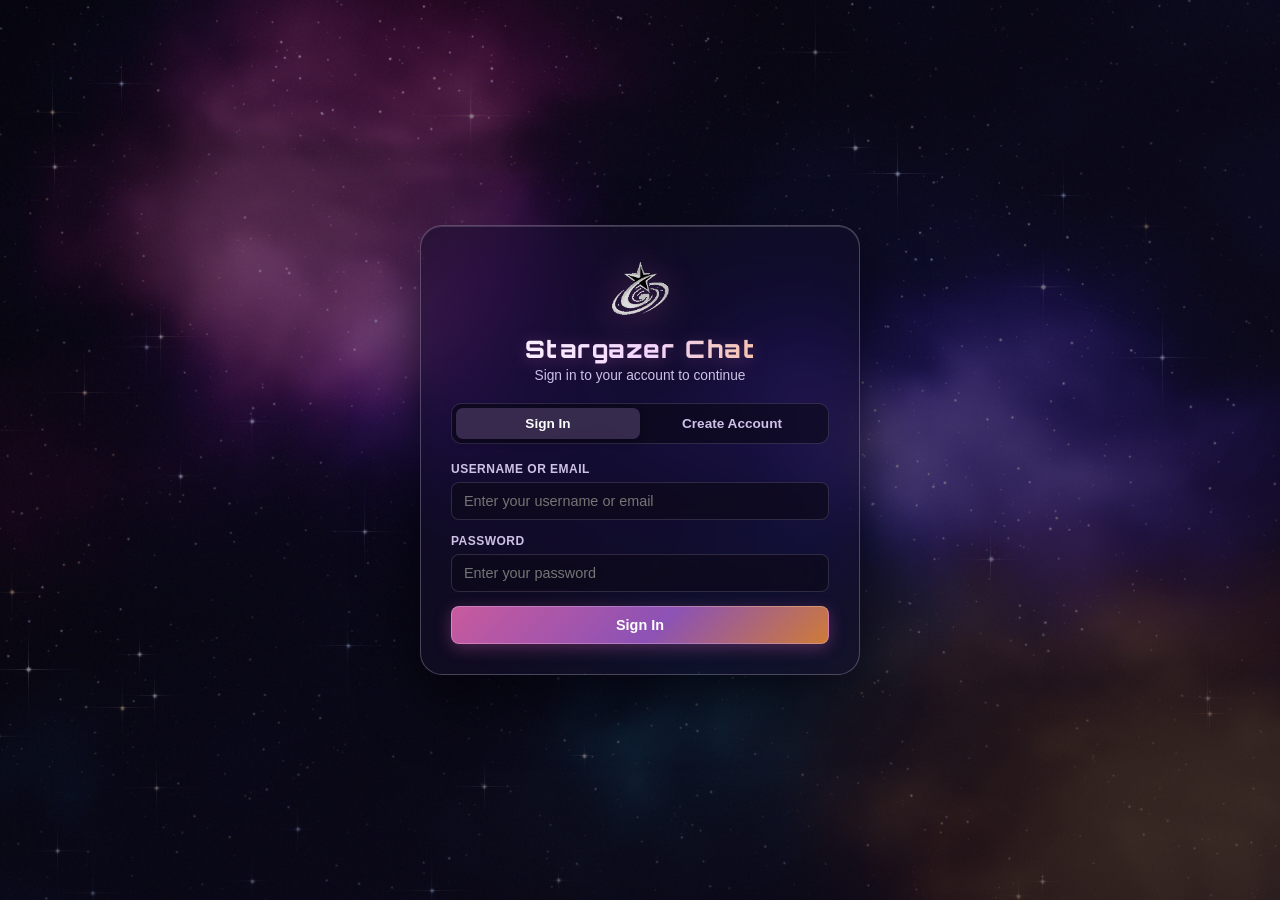
==== index.html @ a97355bf "Initial commit: PulseChat WebRTC group calls, URL hover image previews, and drag-and-drop file shari" ====
<!DOCTYPE html>
<html lang="en">
<head>
    <meta charset="UTF-8">
    <meta name="viewport" content="width=device-width, initial-scale=1.0, maximum-scale=1.0, user-scalable=no, viewport-fit=cover">
    <title>Stargazer Chat</title>
    <link rel="preload" href="assets/fonts/Orbitron.woff2" as="font" type="font/woff2" crossorigin>
    <link rel="stylesheet" href="assets/css/style.css?v=2.4">
</head>
<body>
    <!-- Toast Notifications -->
    <div id="toast-container" class="toast-container" aria-live="polite"></div>

    <!-- Incoming Call Window Modal -->
    <div id="invite-modal" class="modal-backdrop hidden incoming-call-backdrop" role="dialog" aria-label="Incoming Call">
        <div class="incoming-call-window">
            <div id="invite-avatar-wrap" class="avatar-wrap pulsing-call-ring"></div>
            <h3 id="invite-title">Incoming Call</h3>
            <p id="invite-subtitle">is calling you...</p>
            <div id="invite-timer" class="call-timer-badge">0:30</div>
            <div class="incoming-call-actions">
                <button type="button" id="invite-accept-video" class="btn-primary call-act-btn">
                    <svg width="18" height="18" viewBox="0 0 24 24" fill="none" stroke="currentColor" stroke-width="2"><path d="M23 7l-7 5 7 5V7z"/><rect x="1" y="5" width="15" height="14" rx="2" ry="2"/></svg>
                    <span>Accept (Video)</span>
                </button>
                <button type="button" id="invite-accept-voice" class="btn-secondary call-act-btn">
                    <svg width="18" height="18" viewBox="0 0 24 24" fill="none" stroke="currentColor" stroke-width="2"><path d="M22 16.92v3a2 2 0 0 1-2.18 2 19.79 19.79 0 0 1-8.63-3.07 19.5 19.5 0 0 1-6-6 19.79 19.79 0 0 1-3.07-8.67A2 2 0 0 1 4.11 2h3a2 2 0 0 1 2 1.72 12.84 12.84 0 0 0 .7 2.81 2 2 0 0 1-.45 2.11L8.09 9.91a16 16 0 0 0 6 6l1.27-1.27a2 2 0 0 1 2.11-.45 12.84 12.84 0 0 0 2.81.7A2 2 0 0 1 22 16.92z"/></svg>
                    <span>Accept (Voice)</span>
                </button>
                <button type="button" id="invite-decline" class="btn-danger call-act-btn">
                    <svg width="18" height="18" viewBox="0 0 24 24" fill="none" stroke="currentColor" stroke-width="2"><line x1="18" y1="6" x2="6" y2="18"></line><line x1="6" y1="6" x2="18" y2="18"></line></svg>
                    <span>Decline</span>
                </button>
            </div>
        </div>
    </div>

    <!-- Outgoing Call Window Modal -->
    <div id="outgoing-call-modal" class="modal-backdrop hidden incoming-call-backdrop" role="dialog" aria-label="Calling User">
        <div class="incoming-call-window">
            <div id="outgoing-call-avatar" class="avatar-wrap pulsing-call-ring"></div>
            <h3 id="outgoing-call-title">Calling...</h3>
            <p id="outgoing-call-subtitle">Ringing... Waiting for answer</p>
            <div id="outgoing-call-timer" class="call-timer-badge">0:30</div>
            <div class="incoming-call-actions single-action">
                <button type="button" id="cancel-outgoing-call-btn" class="btn-danger call-act-btn">
                    <svg width="18" height="18" viewBox="0 0 24 24" fill="none" stroke="currentColor" stroke-width="2"><line x1="18" y1="6" x2="6" y2="18"></line><line x1="6" y1="6" x2="18" y2="18"></line></svg>
                    <span>End / Cancel Call</span>
                </button>
            </div>
        </div>
    </div>

    <!-- ======================= AUTH SCREEN (SIGN IN / REGISTER) ======================= -->
    <main id="auth-screen" class="auth-screen">
        <div class="auth-card">
            <div class="auth-brand">
                <div class="brand-icon">
                    <img src="assets/sgg_logo.png" alt="Stargazer Chat Logo" class="auth-logo-img">
                </div>
                <h1 class="brand-title-font">Stargazer Chat</h1>
                <p id="auth-subtitle">Sign in to your account to continue</p>
            </div>

            <div class="auth-tabs">
                <button type="button" id="tab-btn-login" class="auth-tab active">Sign In</button>
                <button type="button" id="tab-btn-register" class="auth-tab">Create Account</button>
            </div>

            <!-- Sign In Form -->
            <form id="login-form" class="auth-form">
                <div class="field-group">
                    <label for="login-identifier">Username or Email</label>
                    <input type="text" id="login-identifier" placeholder="Enter your username or email" required autocomplete="username">
                </div>
                <div class="field-group">
                    <label for="login-password">Password</label>
                    <input type="password" id="login-password" placeholder="Enter your password" required autocomplete="current-password">
                </div>
                <button type="submit" id="login-submit-btn" class="btn-primary full-width">Sign In</button>
            </form>

            <!-- Create Account Form -->
            <form id="register-form" class="auth-form hidden">
                <div class="avatar-upload-row">
                    <div id="reg-avatar-preview" class="avatar-circle large">U</div>
                    <div class="avatar-upload-controls">
                        <label for="reg-avatar-input" class="btn-secondary small upload-label">Upload Avatar (Optional)</label>
                        <input type="file" id="reg-avatar-input" accept="image/*" class="hidden">
                        <button type="button" id="reg-avatar-clear" class="btn-ghost small hidden">Use Generic Avatar</button>
                        <span class="field-hint">JPG, PNG or WebP. Leave blank for a generic avatar.</span>
                    </div>
                </div>

                <div class="field-group">
                    <label for="reg-username">Username</label>
                    <input type="text" id="reg-username" placeholder="Choose a unique username" maxlength="28" required autocomplete="username">
                </div>

                <div class="field-group">
                    <label for="reg-email">Email Address</label>
                    <input type="email" id="reg-email" placeholder="you@example.com" required autocomplete="email">
                </div>

                <div class="field-group">
                    <label for="reg-password">Password</label>
                    <input type="password" id="reg-password" placeholder="At least 6 characters" minlength="6" required autocomplete="new-password">
                </div>

                <button type="submit" id="register-submit-btn" class="btn-primary full-width">Create Account</button>
            </form>
        </div>
    </main>

    <!-- ======================= DISCORD-STYLE WORKSPACE ======================= -->
    <div id="workspace-screen" class="workspace-screen hidden">
        <!-- Mobile Drawer Backdrops -->
        <div id="mobile-sidebar-backdrop" class="drawer-backdrop hidden"></div>
        <div id="mobile-members-backdrop" class="drawer-backdrop hidden"></div>

        <!-- LEFT SIDEBAR: CHANNELS, CONTACTS & USER BAR -->
        <aside id="main-sidebar" class="sidebar">
            <header class="sidebar-header">
                <div class="sidebar-brand">
                    <img src="assets/sgg_logo.png" alt="Stargazer Chat Logo" class="sidebar-logo-img">
                    <span class="brand-title-font">Stargazer Chat</span>
                </div>
                <button type="button" id="mobile-sidebar-close" class="mobile-drawer-close" title="Close Menu" aria-label="Close Menu">✕</button>
            </header>

            <div class="sidebar-scroll">
                <!-- CONTACTS / DIRECT MESSAGES GLASS BOX -->
                <div class="sidebar-section glass-panel">
                    <div class="section-header">
                        <span>CONTACTS <small id="contacts-online-counter">(0 online)</small></span>
                        <button type="button" id="toggle-add-contact-btn" class="section-icon-btn" title="Add Friend">+</button>
                    </div>

                    <form id="add-contact-form" class="inline-add-form hidden">
                        <input type="text" id="add-contact-input" placeholder="Friend's username..." maxlength="32" autocomplete="off">
                        <button type="submit" class="btn-primary tiny">Add</button>
                    </form>

                    <div id="contacts-list" class="nav-list"></div>
                </div>

                <!-- CHANNELS GLASS BOX -->
                <div class="sidebar-section glass-panel">
                    <div class="section-header">
                        <span>CHANNELS</span>
                        <button type="button" id="toggle-new-channel-btn" class="section-icon-btn" title="Create Channel">+</button>
                    </div>

                    <form id="create-channel-form" class="inline-add-form hidden">
                        <input type="text" id="new-channel-input" placeholder="new-channel-name" maxlength="32" autocomplete="off">
                        <button type="submit" class="btn-primary tiny">Add</button>
                    </form>

                    <div id="channels-list" class="nav-list"></div>
                </div>
            </div>

            <!-- ACTIVE VOICE / VIDEO CALL BAR (Visible when in a call) -->
            <div id="sidebar-call-bar" class="sidebar-call-bar hidden">
                <div class="call-bar-top">
                    <div class="call-bar-status">
                        <span class="signal-dot"></span>
                        <div>
                            <strong>Connected</strong>
                            <span id="call-bar-room-name">#general</span>
                        </div>
                    </div>
                    <button type="button" id="sidebar-leave-call-btn" class="call-bar-disconnect" title="Disconnect from Call">
                        <svg width="16" height="16" viewBox="0 0 24 24" fill="none" stroke="currentColor" stroke-width="2.2">
                            <path d="M10.68 13.31a16 16 0 0 0 3.41 2.6l1.27-1.27a2 2 0 0 1 2.11-.45 12.84 12.84 0 0 0 2.81.7 2 2 0 0 1 1.72 2v3a2 2 0 0 1-2.18 2 19.79 19.79 0 0 1-8.63-3.07 19.42 19.42 0 0 1-3.33-2.67m-2.67-3.34a19.79 19.79 0 0 1-3.07-8.63A2 2 0 0 1 4.11 2h3a2 2 0 0 1 2 1.72 12.84 12.84 0 0 0 .7 2.81 2 2 0 0 1-.45 2.11L8.09 9.91"/>
                            <line x1="23" y1="1" x2="1" y2="23"/>
                        </svg>
                    </button>
                </div>
                <div class="call-bar-actions">
                    <button type="button" id="call-bar-cam-btn" class="call-mini-btn">Video</button>
                    <button type="button" id="call-bar-screen-btn" class="call-mini-btn">Share Screen</button>
                </div>
            </div>

            <!-- BOTTOM CURRENT USER PANEL -->
            <div class="sidebar-user-panel">
                <div id="user-status-menu" class="user-status-dropdown hidden" role="menu">
                    <div class="user-status-menu-header">Set Online Status</div>
                    <button type="button" class="status-option" data-status-opt="online">
                        <span class="status-dot online"></span>
                        <div class="status-text">
                            <strong>Online</strong>
                            <small>Visible and receiving notifications</small>
                        </div>
                    </button>
                    <button type="button" class="status-option" data-status-opt="away">
                        <span class="status-dot away"></span>
                        <div class="status-text">
                            <strong>Away</strong>
                            <small>Temporarily stepping away</small>
                        </div>
                    </button>
                    <button type="button" class="status-option" data-status-opt="dnd">
                        <span class="status-dot dnd"></span>
                        <div class="status-text">
                            <strong>Do Not Disturb</strong>
                            <small>Mute all calls &amp; notifications</small>
                        </div>
                    </button>
                </div>
                <div class="user-panel-left" id="user-status-trigger" title="Click to change your online status">
                    <div id="current-user-avatar" class="avatar-wrap"></div>
                    <div class="user-panel-meta">
                        <strong id="current-user-name">User</strong>
                        <span id="current-user-status" class="user-panel-status">Online</span>
                    </div>
                </div>
                <div class="user-panel-controls">
                    <button type="button" id="quick-mic-btn" class="panel-icon-btn" title="Mute / Unmute Microphone (M)">
                        <svg class="icon-mic-on" width="18" height="18" viewBox="0 0 24 24" fill="none" stroke="currentColor" stroke-width="2">
                            <path d="M12 1a3 3 0 0 0-3 3v8a3 3 0 0 0 6 0V4a3 3 0 0 0-3-3z"/>
                            <path d="M19 10v2a7 7 0 0 1-14 0v-2"/>
                            <line x1="12" y1="19" x2="12" y2="23"/>
                            <line x1="8" y1="23" x2="16" y2="23"/>
                        </svg>
                        <svg class="icon-mic-off hidden" width="18" height="18" viewBox="0 0 24 24" fill="none" stroke="currentColor" stroke-width="2">
                            <line x1="1" y1="1" x2="23" y2="23"/>
                            <path d="M9 9v3a3 3 0 0 0 5.12 2.12M15 9.34V4a3 3 0 0 0-5.94-.6"/>
                            <path d="M17 16.95A7 7 0 0 1 5 12v-2m14 0v2a7 7 0 0 1-.11 1.23"/>
                            <line x1="12" y1="19" x2="12" y2="23"/>
                            <line x1="8" y1="23" x2="16" y2="23"/>
                        </svg>
                    </button>
                    <button type="button" id="quick-cam-btn" class="panel-icon-btn" title="Camera On / Off (V)">
                        <svg class="icon-cam-on" width="18" height="18" viewBox="0 0 24 24" fill="none" stroke="currentColor" stroke-width="2">
                            <path d="M23 7l-7 5 7 5V7z"/>
                            <rect x="1" y="5" width="15" height="14" rx="2" ry="2"/>
                        </svg>
                        <svg class="icon-cam-off hidden" width="18" height="18" viewBox="0 0 24 24" fill="none" stroke="currentColor" stroke-width="2">
                            <path d="M16 16v1a2 2 0 0 1-2 2H3a2 2 0 0 1-2-2V7a2 2 0 0 1 2-2h2m5.66 0H14a2 2 0 0 1 2 2v3.34l1 1L23 7v10"/>
                            <line x1="1" y1="1" x2="23" y2="23"/>
                        </svg>
                    </button>
                    <button type="button" id="open-admin-btn" class="panel-icon-btn hidden" title="Admin Control Center (Manage Members)">
                        <svg width="18" height="18" viewBox="0 0 24 24" fill="none" stroke="currentColor" stroke-width="2" stroke-linecap="round" stroke-linejoin="round">
                            <path d="M12 22s8-4 8-10V5l-8-3-8 3v7c0 6 8 10 8 10z"/>
                        </svg>
                    </button>
                    <button type="button" id="open-settings-btn" class="panel-icon-btn" title="Video, Audio &amp; Account Settings">
                        <svg width="18" height="18" viewBox="0 0 24 24" fill="none" stroke="currentColor" stroke-width="2" stroke-linecap="round" stroke-linejoin="round">
                            <circle cx="12" cy="12" r="3"/>
                            <path d="M19.4 15a1.65 1.65 0 0 0 .33 1.82l.06.06a2 2 0 0 1 0 2.83 2 2 0 0 1-2.83 0l-.06-.06a1.65 1.65 0 0 0-1.82-.33 1.65 1.65 0 0 0-1 1.51V21a2 2 0 0 1-2 2 2 2 0 0 1-2-2v-.09A1.65 1.65 0 0 0 9 19.4a1.65 1.65 0 0 0-1.82.33l-.06.06a2 2 0 0 1-2.83 0 2 2 0 0 1 0-2.83l.06-.06a1.65 1.65 0 0 0 .33-1.82 1.65 1.65 0 0 0-1.51-1H3a2 2 0 0 1-2-2 2 2 0 0 1 2-2h.09A1.65 1.65 0 0 0 4.6 9a1.65 1.65 0 0 0-.33-1.82l-.06-.06a2 2 0 0 1 0-2.83 2 2 0 0 1 2.83 0l.06.06a1.65 1.65 0 0 0 1.82.33H9a1.65 1.65 0 0 0 1-1.51V3a2 2 0 0 1 2-2 2 2 0 0 1 2 2v.09a1.65 1.65 0 0 0 1 1.51 1.65 1.65 0 0 0 1.82-.33l.06-.06a2 2 0 0 1 2.83 0 2 2 0 0 1 0 2.83l-.06.06a1.65 1.65 0 0 0-.33 1.82V9a1.65 1.65 0 0 0 1.51 1H21a2 2 0 0 1 2 2 2 2 0 0 1-2 2h-.09a1.65 1.65 0 0 0-1.51 1z"/>
                        </svg>
                    </button>
                </div>
            </div>
        </aside>

        <!-- RIGHT MAIN AREA: HEADER, CALL STAGE & LARGE CHAT -->
        <section class="main-area">
            <!-- Top Header Bar -->
            <header class="main-header">
                <div class="main-header-left">
                    <button type="button" id="mobile-sidebar-toggle" class="mobile-nav-toggle" title="Open Channels &amp; Contacts" aria-label="Open Navigation">
                        <svg width="20" height="20" viewBox="0 0 24 24" fill="none" stroke="currentColor" stroke-width="2.2" stroke-linecap="round" stroke-linejoin="round">
                            <line x1="3" y1="12" x2="21" y2="12"></line>
                            <line x1="3" y1="6" x2="21" y2="6"></line>
                            <line x1="3" y1="18" x2="21" y2="18"></line>
                        </svg>
                    </button>
                    <span id="room-prefix-icon" class="room-prefix">#</span>
                    <h2 id="active-room-title">general</h2>
                    <span id="active-room-subtitle" class="room-subtitle">Channel</span>
                </div>
                <div class="main-header-actions">
                    <button type="button" id="unpin-all-btn" class="header-action-btn hidden">Reset Grid</button>
                    <button type="button" id="header-voice-btn" class="header-action-btn" title="Join Voice Call">
                        <svg width="16" height="16" viewBox="0 0 24 24" fill="none" stroke="currentColor" stroke-width="2">
                            <path d="M22 16.92v3a2 2 0 0 1-2.18 2 19.79 19.79 0 0 1-8.63-3.07 19.5 19.5 0 0 1-6-6 19.79 19.79 0 0 1-3.07-8.67A2 2 0 0 1 4.11 2h3a2 2 0 0 1 2 1.72 12.84 12.84 0 0 0 .7 2.81 2 2 0 0 1-.45 2.11L8.09 9.91a16 16 0 0 0 6 6l1.27-1.27a2 2 0 0 1 2.11-.45 12.84 12.84 0 0 0 2.81.7A2 2 0 0 1 22 16.92z"/>
                        </svg>
                        <span>Voice Call</span>
                    </button>
                    <button type="button" id="header-video-btn" class="header-action-btn primary" title="Start or Join Video Call">
                        <svg width="16" height="16" viewBox="0 0 24 24" fill="none" stroke="currentColor" stroke-width="2">
                            <path d="M23 7l-7 5 7 5V7z"/>
                            <rect x="1" y="5" width="15" height="14" rx="2" ry="2"/>
                        </svg>
                        <span>Video Call</span>
                    </button>
                    <button type="button" id="header-leave-btn" class="header-action-btn danger hidden" title="Leave Call">
                        <span>Leave Call</span>
                    </button>
                    <button type="button" id="toggle-members-btn" class="header-action-btn" title="Toggle Member List">
                        <svg width="16" height="16" viewBox="0 0 24 24" fill="none" stroke="currentColor" stroke-width="2">
                            <path d="M17 21v-2a4 4 0 0 0-4-4H5a4 4 0 0 0-4 4v2"/>
                            <circle cx="9" cy="7" r="4"/>
                            <path d="M23 21v-2a4 4 0 0 0-3-3.87"/>
                            <path d="M16 3.13a4 4 0 0 1 0 7.75"/>
                        </svg>
                        <span>Members</span>
                    </button>
                </div>
            </header>

            <div class="content-body">
                <div class="center-column">
                    <!-- Video & Voice Call Stage (Shown when in a call) -->
                    <div id="call-stage" class="call-stage hidden">
                        <div id="video-grid" class="video-grid count-1"></div>
                        <div class="stage-floating-dock">
                            <button type="button" id="stage-mic-btn" class="stage-ctrl-btn" title="Mute / Unmute Microphone">Mic</button>
                            <button type="button" id="stage-cam-btn" class="stage-ctrl-btn" title="Turn Camera On / Off">Video</button>
                            <button type="button" id="stage-screen-btn" class="stage-ctrl-btn" title="Share Screen">Screen</button>
                            <button type="button" id="stage-leave-btn" class="stage-ctrl-btn danger" title="Leave Call">End Call</button>
                        </div>
                    </div>

                    <!-- Large Text Chat Area -->
                    <div class="chat-area">
                        <!-- Drag & Drop Overlay for Sharing Files -->
                        <div id="chat-drop-overlay" class="chat-drop-overlay hidden">
                            <div class="chat-drop-card">
                                <div class="chat-drop-icon">
                                    <svg width="44" height="44" viewBox="0 0 24 24" fill="none" stroke="currentColor" stroke-width="2" stroke-linecap="round" stroke-linejoin="round">
                                        <path d="M21 15v4a2 2 0 0 1-2 2H5a2 2 0 0 1-2-2v-4"/>
                                        <polyline points="17 8 12 3 7 8"/>
                                        <line x1="12" y1="3" x2="12" y2="15"/>
                                    </svg>
                                </div>
                                <div class="chat-drop-title">Drop files to share</div>
                                <div class="chat-drop-hint">Images, PDF, TXT, Archives, and Documents (up to 128 MB)</div>
                            </div>
                        </div>

                        <div id="chat-messages" class="chat-messages"></div>

                        <div class="chat-composer-wrap">
                            <!-- Frosted Glass Emoji Picker Popover -->
                            <div id="emoji-picker-popover" class="emoji-picker-popover hidden" role="dialog" aria-label="Emoji Picker">
                                <div class="emoji-picker-header">
                                    <input type="text" id="emoji-search-input" placeholder="Search emojis..." autocomplete="off">
                                    <div id="emoji-category-tabs" class="emoji-category-tabs"></div>
                                </div>
                                <div id="emoji-grid" class="emoji-grid"></div>
                            </div>

                            <!-- Chat Editing Bar -->
                            <div id="chat-edit-bar" class="chat-edit-bar hidden">
                                <div class="chat-edit-bar-left">
                                    <span class="chat-edit-icon">✏️</span>
                                    <span class="chat-edit-label">Editing message — press <kbd>Esc</kbd> to cancel, <kbd>Enter</kbd> to save</span>
                                </div>
                                <button type="button" id="chat-edit-cancel-btn" class="chat-edit-close" title="Cancel edit">✕</button>
                            </div>

                            <!-- Chat Upload Progress Bar -->
                            <div id="chat-upload-bar" class="chat-upload-bar hidden">
                                <div class="upload-spinner"></div>
                                <span id="chat-upload-label" class="chat-upload-label">Uploading file...</span>
                            </div>

                            <!-- Mention Autocomplete Suggestions Box -->
                            <div id="mention-suggestions" class="mention-dropdown hidden"></div>

                            <form id="chat-form" class="chat-form glass-input-bar">
                                <button type="button" id="chat-attach-btn" class="chat-icon-btn" title="Share File or Image (Up to 128 MB)">
                                    <svg width="20" height="20" viewBox="0 0 24 24" fill="none" stroke="currentColor" stroke-width="2" stroke-linecap="round" stroke-linejoin="round">
                                        <path d="M21.44 11.05l-9.19 9.19a6 6 0 0 1-8.49-8.49l9.19-9.19a4 4 0 0 1 5.66 5.66l-9.2 9.19a2 2 0 0 1-2.83-2.83l8.49-8.48"/>
                                    </svg>
                                </button>
                                <input type="file" id="chat-file-input" accept="*/*" class="hidden" multiple>

                                <button type="button" id="emoji-toggle-btn" class="emoji-trigger-btn" title="Choose Emoji">
                                    <svg width="20" height="20" viewBox="0 0 24 24" fill="none" stroke="currentColor" stroke-width="2" stroke-linecap="round" stroke-linejoin="round">
                                        <circle cx="12" cy="12" r="10"/>
                                        <path d="M8 14s1.5 2 4 2 4-2 4-2"/>
                                        <line x1="9" y1="9" x2="9.01" y2="9"/>
                                        <line x1="15" y1="9" x2="15.01" y2="9"/>
                                    </svg>
                                </button>
                                <input type="text" id="chat-input" placeholder="Message #general" maxlength="2000" autocomplete="off">
                                <button type="submit" class="send-btn" title="Send Message">
                                    <svg width="18" height="18" viewBox="0 0 24 24" fill="none" stroke="currentColor" stroke-width="2.2">
                                        <line x1="22" y1="2" x2="11" y2="13"/>
                                        <polygon points="22 2 15 22 11 13 2 9 22 2"/>
                                    </svg>
                                </button>
                            </form>
                        </div>
                    </div>
                </div>

                <!-- Right Sidebar: User List in Group Channels -->
                <aside id="members-sidebar" class="members-sidebar">
                    <div class="mobile-members-header">
                        <span>Members</span>
                        <button type="button" id="mobile-members-close" class="mobile-drawer-close" title="Close Member List" aria-label="Close Member List">✕</button>
                    </div>
                    <div id="members-list" class="members-list"></div>
                </aside>
            </div>
        </section>
    </div>

    <!-- ======================= SETTINGS WINDOW MODAL (GEAR ICON) ======================= -->
    <div id="settings-modal" class="modal-backdrop hidden" role="dialog" aria-label="Settings">
        <div class="settings-window">
            <header class="settings-header">
                <h3>Settings</h3>
                <button type="button" id="close-settings-btn" class="modal-close-btn" title="Close Settings">✕</button>
            </header>

            <div class="settings-body">
                <!-- Video & Audio Settings Section -->
                <div class="settings-block">
                    <div class="settings-block-header">
                        <h4>Video &amp; Audio</h4>
                        <button type="button" id="test-media-btn" class="btn-secondary tiny">Test Camera &amp; Mic</button>
                    </div>
                    <div class="settings-preview-box">
                        <video id="settings-video-preview" autoplay playsinline muted></video>
                        <div id="settings-avatar-fallback" class="avatar-fallback">
                            <div id="settings-preview-avatar" class="avatar-wrap large"></div>
                            <span id="settings-cam-status-label" class="camera-off-label">Camera &amp; Mic activate only during calls</span>
                        </div>
                        <div class="settings-meter-overlay">
                            <span>Mic Level</span>
                            <div class="mic-meter-bar">
                                <div id="settings-mic-level" class="mic-meter-fill"></div>
                            </div>
                        </div>
                    </div>

                    <div class="settings-fields-grid">
                        <div class="field-group">
                            <label for="settings-audio-source">Microphone</label>
                            <select id="settings-audio-source"></select>
                        </div>
                        <div class="field-group">
                            <label for="settings-video-source">Camera</label>
                            <select id="settings-video-source"></select>
                        </div>
                    </div>
                </div>

                <!-- Notifications Settings Section -->
                <div class="settings-block">
                    <div class="settings-block-header">
                        <h4>Notifications</h4>
                        <span id="notif-permission-badge" class="notif-badge">Checking...</span>
                    </div>

                    <div class="notif-banner">
                        <div class="notif-banner-info">
                            <strong id="notif-banner-title">System &amp; OS Alerts</strong>
                            <p id="notif-banner-desc" class="field-hint">Serve desktop notifications for direct messages, channel chats, and incoming calls even when minimized or in the background.</p>
                        </div>
                        <div class="notif-banner-actions">
                            <button type="button" id="notif-request-btn" class="btn-primary small">Enable Notifications</button>
                            <button type="button" id="notif-test-btn" class="btn-secondary small">Send Test Alert</button>
                        </div>
                    </div>

                    <div class="settings-toggle-list">
                        <label class="toggle-row" for="notif-toggle-dm">
                            <div class="toggle-info">
                                <span class="toggle-label">Direct Messages</span>
                                <span class="toggle-sub">Show desktop notification for private chats</span>
                            </div>
                            <input type="checkbox" id="notif-toggle-dm" class="frosted-switch" checked>
                        </label>

                        <label class="toggle-row" for="notif-select-channel">
                            <div class="toggle-info">
                                <span class="toggle-label">Channel Activity</span>
                                <span class="toggle-sub">Notify on messages in channels</span>
                            </div>
                            <select id="notif-select-channel" class="notif-select-mini">
                                <option value="all">All Messages</option>
                                <option value="none">Disabled</option>
                            </select>
                        </label>

                        <label class="toggle-row" for="notif-toggle-calls">
                            <div class="toggle-info">
                                <span class="toggle-label">Incoming Calls</span>
                                <span class="toggle-sub">Alert when someone starts a voice or video call</span>
                            </div>
                            <input type="checkbox" id="notif-toggle-calls" class="frosted-switch" checked>
                        </label>

                        <label class="toggle-row" for="notif-toggle-sound">
                            <div class="toggle-info">
                                <span class="toggle-label">Sound Chime</span>
                                <span class="toggle-sub">Play audio chime on new alerts &amp; invites</span>
                            </div>
                            <input type="checkbox" id="notif-toggle-sound" class="frosted-switch" checked>
                        </label>

                        <label class="toggle-row" for="notif-toggle-bgonly">
                            <div class="toggle-info">
                                <span class="toggle-label">Only When In Background</span>
                                <span class="toggle-sub">Suppress OS popups when Stargazer Chat is focused</span>
                            </div>
                            <input type="checkbox" id="notif-toggle-bgonly" class="frosted-switch" checked>
                        </label>
                    </div>
                </div>

                <!-- Profile & Account Section -->
                <div class="settings-block">
                    <h4>Your Profile</h4>
                    <div class="profile-settings-row">
                        <div id="settings-current-avatar" class="avatar-wrap large"></div>
                        <div class="profile-settings-actions">
                            <strong id="settings-user-label">Username</strong>
                            <span id="settings-email-label" class="field-hint">user@example.com</span>
                            <div class="profile-btn-group">
                                <label for="settings-avatar-input" class="btn-secondary small upload-label">Upload New Avatar</label>
                                <input type="file" id="settings-avatar-input" accept="image/*" class="hidden">
                                <button type="button" id="settings-remove-avatar-btn" class="btn-ghost small">Use Generic Avatar</button>
                            </div>
                        </div>
                    </div>
                </div>

                <!-- Admin Management Section (Visible to Admins only) -->
                <div id="settings-admin-block" class="settings-block hidden">
                    <div class="settings-block-header">
                        <h4>Administration</h4>
                        <span class="admin-badge-mini">Administrator</span>
                    </div>
                    <p class="field-hint">Manage community members, modify user names, toggle bans, or remove accounts from the system.</p>
                    <button type="button" id="settings-open-admin-btn" class="btn-primary small" style="margin-top: 10px;">Open Admin Control Center</button>
                </div>
            </div>

            <footer class="settings-footer">
                <div class="settings-footer-actions">
                    <button type="button" id="logout-btn" class="btn-secondary small">Sign Out</button>
                    <button type="button" id="logout-all-btn" class="btn-danger small">Sign Out All Devices</button>
                </div>
                <button type="button" id="done-settings-btn" class="btn-primary small">Done</button>
            </footer>
        </div>
    </div>

    <!-- ======================= ADMIN CONTROL CENTER MODAL ======================= -->
    <div id="admin-modal" class="modal-backdrop hidden" role="dialog" aria-label="Admin Control Center">
        <div class="admin-window">
            <header class="admin-header">
                <div class="admin-header-left">
                    <svg width="22" height="22" viewBox="0 0 24 24" fill="none" stroke="currentColor" stroke-width="2.2" class="admin-header-icon">
                        <path d="M12 22s8-4 8-10V5l-8-3-8 3v7c0 6 8 10 8 10z"/>
                    </svg>
                    <div>
                        <h3>Admin Control Center</h3>
                        <span class="admin-header-sub">Manage community members, saved chats, and file storage</span>
                    </div>
                </div>
                <button type="button" id="close-admin-btn" class="modal-close-btn" title="Close Admin Panel">✕</button>
            </header>

            <!-- Admin Navigation Tabs -->
            <nav class="admin-nav-tabs">
                <button type="button" class="admin-tab-btn active" data-admin-tab="members">
                    <svg width="15" height="15" viewBox="0 0 24 24" fill="none" stroke="currentColor" stroke-width="2">
                        <path d="M17 21v-2a4 4 0 0 0-4-4H5a4 4 0 0 0-4 4v2"/>
                        <circle cx="9" cy="7" r="4"/>
                        <path d="M23 21v-2a4 4 0 0 0-3-3.87"/>
                        <path d="M16 3.13a4 4 0 0 1 0 7.75"/>
                    </svg>
                    <span>Members</span>
                </button>
                <button type="button" class="admin-tab-btn" data-admin-tab="chats">
                    <svg width="15" height="15" viewBox="0 0 24 24" fill="none" stroke="currentColor" stroke-width="2">
                        <path d="M21 15a2 2 0 0 1-2 2H7l-4 4V5a2 2 0 0 1 2-2h14a2 2 0 0 1 2 2z"/>
                    </svg>
                    <span>Saved Chats</span>
                </button>
                <button type="button" class="admin-tab-btn" data-admin-tab="uploads">
                    <svg width="15" height="15" viewBox="0 0 24 24" fill="none" stroke="currentColor" stroke-width="2">
                        <rect x="3" y="3" width="18" height="18" rx="2" ry="2"/>
                        <circle cx="8.5" cy="8.5" r="1.5"/>
                        <polyline points="21 15 16 10 5 21"/>
                    </svg>
                    <span>Uploads Storage</span>
                </button>
            </nav>

            <!-- ================= TAB PANE: MEMBERS ================= -->
            <div id="admin-pane-members" class="admin-tab-pane">
                <div class="admin-toolbar">
                    <div class="admin-search-wrap">
                        <svg width="15" height="15" viewBox="0 0 24 24" fill="none" stroke="currentColor" stroke-width="2">
                            <circle cx="11" cy="11" r="8"/>
                            <line x1="21" y1="21" x2="16.65" y2="16.65"/>
                        </svg>
                        <input type="text" id="admin-search-input" placeholder="Search members by username or email..." autocomplete="off">
                    </div>
                    <div class="admin-filters">
                        <button type="button" class="admin-filter-pill active" data-filter="all">All (<span id="admin-count-all">0</span>)</button>
                        <button type="button" class="admin-filter-pill" data-filter="active">Active (<span id="admin-count-active">0</span>)</button>
                        <button type="button" class="admin-filter-pill" data-filter="banned">Banned (<span id="admin-count-banned">0</span>)</button>
                        <button type="button" class="admin-filter-pill" data-filter="admins">Admins (<span id="admin-count-admins">0</span>)</button>
                    </div>
                </div>

                <div class="admin-body">
                    <div id="admin-user-list" class="admin-user-list">
                        <!-- Dynamic user entries -->
                    </div>
                    <div id="admin-empty-msg" class="admin-empty-msg hidden">
                        <p>No members found matching your search or filter.</p>
                    </div>
                </div>
            </div>

            <!-- ================= TAB PANE: SAVED CHATS ================= -->
            <div id="admin-pane-chats" class="admin-tab-pane hidden">
                <div class="admin-toolbar admin-storage-toolbar">
                    <div class="admin-search-wrap">
                        <svg width="15" height="15" viewBox="0 0 24 24" fill="none" stroke="currentColor" stroke-width="2">
                            <circle cx="11" cy="11" r="8"/>
                            <line x1="21" y1="21" x2="16.65" y2="16.65"/>
                        </svg>
                        <input type="text" id="admin-chats-search-input" placeholder="Search saved channels or DMs..." autocomplete="off">
                    </div>
                    <div class="admin-stats-summary">
                        <span id="admin-chats-stat-count">0 chats</span>
                        <span>•</span>
                        <span id="admin-chats-stat-msgs">0 messages</span>
                        <span>•</span>
                        <strong id="admin-chats-stat-size" style="color: #ffbe76;">0 KB</strong>
                    </div>
                </div>

                <div class="admin-body">
                    <div id="admin-chats-list" class="admin-chats-list">
                        <!-- Dynamic saved chats entries -->
                    </div>
                    <div id="admin-chats-empty-msg" class="admin-empty-msg hidden">
                        <p>No saved chat histories found.</p>
                    </div>
                </div>
            </div>

            <!-- ================= TAB PANE: UPLOADS STORAGE ================= -->
            <div id="admin-pane-uploads" class="admin-tab-pane hidden">
                <div class="admin-toolbar admin-storage-toolbar">
                    <div class="admin-stats-summary">
                        <span id="admin-uploads-stat-count">0 uploads</span>
                        <span>•</span>
                        <span>Total Storage: <strong id="admin-uploads-stat-size" style="color: #ffbe76;">0 MB</strong></span>
                    </div>
                    <button type="button" id="admin-prune-uploads-btn" class="btn-danger small" title="Permanently delete uploaded images older than 14 days">
                        <svg width="14" height="14" viewBox="0 0 24 24" fill="none" stroke="currentColor" stroke-width="2.2">
                            <polyline points="3 6 5 6 21 6"/>
                            <path d="M19 6v14a2 2 0 0 1-2 2H7a2 2 0 0 1-2-2V6m3 0V4a2 2 0 0 1 2-2h4a2 2 0 0 1 2 2v2"/>
                        </svg>
                        <span>Prune Uploads &gt; 2 Weeks (<span id="admin-uploads-stat-stale">0</span>)</span>
                    </button>
                </div>

                <div class="admin-body">
                    <div id="admin-uploads-list" class="admin-uploads-list">
                        <!-- Dynamic upload entries -->
                    </div>
                    <div id="admin-uploads-empty-msg" class="admin-empty-msg hidden">
                        <p>No shared images found in storage.</p>
                    </div>
                </div>
            </div>

            <footer class="admin-footer">
                <div class="admin-footer-left">
                    <span id="admin-total-label">Total Users: 0</span>
                </div>
                <button type="button" id="done-admin-btn" class="btn-primary small">Done</button>
            </footer>
        </div>
    </div>

    <!-- Admin Rename Dialog Modal -->
    <div id="admin-rename-modal" class="modal-backdrop hidden sub-modal" role="dialog" aria-label="Rename User">
        <div class="admin-submodal-window">
            <header class="settings-header">
                <h4>Rename Member</h4>
                <button type="button" id="close-rename-modal-btn" class="modal-close-btn">✕</button>
            </header>
            <form id="admin-rename-form">
                <div class="settings-body" style="padding: 16px 20px;">
                    <p class="field-hint">Update the username for <strong id="admin-rename-target-display"></strong>.</p>
                    <div class="field-group" style="margin-top: 12px;">
                        <label for="admin-rename-input">New Username</label>
                        <input type="text" id="admin-rename-input" required maxlength="32" autocomplete="off" placeholder="New username">
                    </div>
                </div>
                <footer class="settings-footer">
                    <button type="button" id="cancel-rename-modal-btn" class="btn-ghost small">Cancel</button>
                    <button type="submit" class="btn-primary small">Save Username</button>
                </footer>
            </form>
        </div>
    </div>

    <!-- Admin Ban Dialog Modal -->
    <div id="admin-ban-modal" class="modal-backdrop hidden sub-modal" role="dialog" aria-label="Ban User">
        <div class="admin-submodal-window">
            <header class="settings-header">
                <h4>Ban Member</h4>
                <button type="button" id="close-ban-modal-btn" class="modal-close-btn">✕</button>
            </header>
            <form id="admin-ban-form">
                <div class="settings-body" style="padding: 16px 20px;">
                    <p class="field-hint">Are you sure you want to ban <strong id="admin-ban-target-display"></strong>?</p>
                    <p class="field-hint" style="margin-top: 6px;">All active sessions will be terminated immediately, and they will be disconnected.</p>
                    <div class="field-group" style="margin-top: 12px;">
                        <label for="admin-ban-reason-input">Reason (Optional)</label>
                        <input type="text" id="admin-ban-reason-input" maxlength="200" placeholder="e.g. Violation of community guidelines">
                    </div>
                </div>
                <footer class="settings-footer">
                    <button type="button" id="cancel-ban-modal-btn" class="btn-ghost small">Cancel</button>
                    <button type="submit" class="btn-danger small">Confirm Ban</button>
                </footer>
            </form>
        </div>
    </div>

    <!-- Admin Delete Dialog Modal -->
    <div id="admin-delete-modal" class="modal-backdrop hidden sub-modal" role="dialog" aria-label="Delete User">
        <div class="admin-submodal-window">
            <header class="settings-header">
                <h4>Delete Member</h4>
                <button type="button" id="close-delete-modal-btn" class="modal-close-btn">✕</button>
            </header>
            <form id="admin-delete-form">
                <div class="settings-body" style="padding: 16px 20px;">
                    <p class="field-hint" style="color: #ff8888;"><strong>Warning:</strong> You are about to permanently delete <strong id="admin-delete-target-display"></strong>.</p>
                    <p class="field-hint" style="margin-top: 8px;">This will completely remove their account, sessions, contacts, and messages from the server. This action cannot be undone.</p>
                </div>
                <footer class="settings-footer">
                    <button type="button" id="cancel-delete-modal-btn" class="btn-ghost small">Cancel</button>
                    <button type="submit" class="btn-danger small">Delete Permanently</button>
                </footer>
            </form>
        </div>
    </div>

    <!-- Admin Generic Confirmation Modal -->
    <div id="admin-confirm-modal" class="modal-backdrop hidden sub-modal" role="dialog" aria-label="Confirm Action">
        <div class="admin-submodal-window">
            <header class="settings-header">
                <h4 id="admin-confirm-title">Confirm Action</h4>
                <button type="button" id="close-confirm-modal-btn" class="modal-close-btn">✕</button>
            </header>
            <div class="settings-body" style="padding: 18px 20px;">
                <p id="admin-confirm-message" class="field-hint" style="color: #fff; font-size: 0.95rem;"></p>
                <p id="admin-confirm-subtext" class="field-hint" style="margin-top: 8px; color: #ff9999;"></p>
            </div>
            <footer class="settings-footer">
                <button type="button" id="cancel-confirm-modal-btn" class="btn-ghost small">Cancel</button>
                <button type="button" id="proceed-confirm-modal-btn" class="btn-danger small">Confirm</button>
            </footer>
        </div>
    </div>

    <!-- Styled Modal for Oversized Uploads (Exceeds 128 MB) -->
    <div id="file-too-large-modal" class="modal-backdrop hidden sub-modal" role="dialog" aria-label="File Too Large">
        <div class="admin-submodal-window file-alert-window">
            <header class="settings-header alert-header">
                <div class="alert-header-title">
                    <svg width="22" height="22" viewBox="0 0 24 24" fill="none" stroke="#ff7b7b" stroke-width="2.2" stroke-linecap="round" stroke-linejoin="round">
                        <path d="M10.29 3.86L1.82 18a2 2 0 0 0 1.71 3h16.94a2 2 0 0 0 1.71-3L13.71 3.86a2 2 0 0 0-3.42 0z"/>
                        <line x1="12" y1="9" x2="12" y2="13"/>
                        <line x1="12" y1="17" x2="12.01" y2="17"/>
                    </svg>
                    <h4>File Too Large</h4>
                </div>
                <button type="button" id="close-file-alert-btn" class="modal-close-btn">✕</button>
            </header>
            <div class="settings-body" style="padding: 18px 20px;">
                <p class="field-hint" style="color: #fff; font-size: 0.95rem;">The selected file exceeds the maximum allowed upload limit.</p>
                <div class="file-size-box">
                    <div class="file-size-row">
                        <span>Selected File:</span>
                        <strong id="file-too-large-actual" style="color: #ff7b7b;">145.2 MB</strong>
                    </div>
                    <div class="file-size-row">
                        <span>Maximum Allowed:</span>
                        <strong style="color: #ffbe76;">128.0 MB</strong>
                    </div>
                </div>
                <p class="field-hint" style="margin-top: 10px;">Please choose a file under 128 MB or compress it before uploading.</p>
            </div>
            <footer class="settings-footer" style="justify-content: flex-end;">
                <button type="button" id="done-file-alert-btn" class="btn-primary small">Got It</button>
            </footer>
        </div>
    </div>

    <!-- Image Lightbox Modal for Full View -->
    <div id="image-lightbox-modal" class="modal-backdrop hidden sub-modal" role="dialog" aria-label="View Image">
        <div class="lightbox-content">
            <button type="button" id="close-lightbox-btn" class="lightbox-close-btn" title="Close">✕</button>
            <img id="lightbox-img" src="" alt="Full view" class="lightbox-image">
            <div class="lightbox-toolbar">
                <a id="lightbox-download-link" href="" target="_blank" download class="btn-secondary small">Open / Save Original</a>
            </div>
        </div>
    </div>

    <!-- Text File Quick-View Modal -->
    <div id="file-preview-modal" class="modal-backdrop hidden sub-modal" role="dialog" aria-label="File Preview">
        <div class="file-preview-window">
            <header class="settings-header">
                <div class="file-preview-header-info">
                    <span class="file-preview-icon">📄</span>
                    <h4 id="file-preview-modal-title">document.txt</h4>
                </div>
                <button type="button" id="close-file-preview-btn" class="modal-close-btn">✕</button>
            </header>
            <div class="file-preview-body">
                <pre id="file-preview-modal-content" class="file-preview-code"></pre>
            </div>
            <footer class="settings-footer">
                <a id="file-preview-modal-download" href="" download class="btn-secondary small">⬇ Download File</a>
                <button type="button" id="done-file-preview-btn" class="btn-primary small">Close</button>
            </footer>
        </div>
    </div>

    <!-- Floating URL Image Preview Popover on Hover -->
    <div id="link-preview-popover" class="link-preview-popover hidden" role="tooltip">
        <div class="link-preview-media">
            <img class="link-preview-img" src="" alt="Preview image" loading="lazy">
            <div class="link-preview-spinner"></div>
            <div class="link-preview-badge">🌐 Preview</div>
        </div>
        <div class="link-preview-body">
            <div class="link-preview-domain"></div>
            <h5 class="link-preview-title"></h5>
            <p class="link-preview-desc"></p>
        </div>
    </div>

    <script src="assets/js/app.js?v=2.5"></script>
</body>
</html>
---- assets/css/style.css ----
@font-face {
    font-family: 'Orbitron';
    font-style: normal;
    font-weight: 400 900;
    font-display: swap;
    src: url('../fonts/Orbitron.woff2') format('woff2');
}

:root {
    --bg-darkest: #090812;
    --bg-glass: rgba(20, 16, 34, 0.56);
    --bg-glass-strong: rgba(16, 13, 28, 0.78);
    --bg-glass-card: rgba(26, 20, 44, 0.48);
    --bg-glass-input: rgba(13, 10, 24, 0.64);
    --bg-hover: rgba(226, 198, 255, 0.11);
    --bg-active: rgba(214, 158, 255, 0.20);
    --border-glass: rgba(228, 205, 255, 0.16);
    --border-glass-bright: rgba(242, 224, 255, 0.26);
    --text-primary: #f6f2ff;
    --text-secondary: #cfc2e8;
    --text-muted: #9a8ab8;
    --accent: #c85a9e;
    --accent-hover: #b24689;
    --accent-gold: #e09f41;
    --success: #38b28b;
    --warning: #e59934;
    --danger: #d9485f;
    --danger-hover: #b83248;
    --radius-xl: 18px;
    --radius-lg: 14px;
    --radius-md: 10px;
    --radius-sm: 8px;
    --shadow-glass: 0 12px 32px rgba(4, 3, 10, 0.52), inset 0 1px 0 rgba(255, 240, 255, 0.14);
    --shadow-xl: 0 24px 60px rgba(3, 2, 8, 0.74), inset 0 1px 0 rgba(255, 240, 255, 0.16);
    --blur-glass: blur(22px) saturate(165%);
}

* {
    box-sizing: border-box;
    margin: 0;
    padding: 0;
}

html, body {
    height: 100%;
    height: 100dvh;
    width: 100%;
    font-family: -apple-system, BlinkMacSystemFont, "SF Pro Display", "Segoe UI", Roboto, Inter, Helvetica, Arial, sans-serif;
    background: var(--bg-darkest);
    color: var(--text-primary);
    overflow: hidden;
    -webkit-font-smoothing: antialiased;
    -webkit-tap-highlight-color: transparent;
}

.hidden {
    display: none !important;
}

/* Custom Subtle Scrollbars */
::-webkit-scrollbar {
    width: 6px;
    height: 6px;
}
::-webkit-scrollbar-track {
    background: transparent;
}
::-webkit-scrollbar-thumb {
    background: rgba(226, 198, 255, 0.18);
    border-radius: 999px;
}
::-webkit-scrollbar-thumb:hover {
    background: rgba(226, 198, 255, 0.32);
}

.brand-title-font {
    font-family: 'Orbitron', -apple-system, BlinkMacSystemFont, "Segoe UI", sans-serif;
    letter-spacing: 0.06em;
    font-weight: 800;
    background: linear-gradient(95deg, #ffffff 0%, #f3d5ff 52%, #f7b977 100%);
    -webkit-background-clip: text;
    background-clip: text;
    color: transparent;
    filter: drop-shadow(0 2px 8px rgba(198, 92, 162, 0.35));
}

/* ======================= BUTTONS & INPUTS ======================= */
input[type="text"],
input[type="email"],
input[type="password"],
select {
    width: 100%;
    padding: 10px 12px;
    background: var(--bg-glass-input);
    backdrop-filter: var(--blur-glass);
    -webkit-backdrop-filter: var(--blur-glass);
    border: 1px solid var(--border-glass);
    border-radius: var(--radius-sm);
    color: var(--text-primary);
    font-size: 0.9rem;
    outline: none;
    transition: border-color 0.15s ease, box-shadow 0.15s ease;
}

input:focus,
select:focus {
    border-color: var(--accent);
    box-shadow: 0 0 0 2px rgba(200, 90, 158, 0.28);
}

.btn-primary,
.btn-secondary,
.btn-danger,
.btn-ghost {
    padding: 10px 16px;
    border-radius: var(--radius-sm);
    font-size: 0.9rem;
    font-weight: 600;
    border: 1px solid transparent;
    cursor: pointer;
    display: inline-flex;
    align-items: center;
    justify-content: center;
    gap: 6px;
    transition: all 0.15s ease;
}

.btn-primary {
    background: linear-gradient(135deg, #c85a9e 0%, #8c52b5 55%, #cf7b38 100%);
    border-color: rgba(255, 240, 255, 0.24);
    color: #fff;
    box-shadow: 0 4px 16px rgba(190, 82, 154, 0.38);
}
.btn-primary:hover {
    background: linear-gradient(135deg, #d668ac 0%, #9b60c4 55%, #de8944 100%);
}

.btn-secondary {
    background: rgba(230, 205, 255, 0.12);
    backdrop-filter: var(--blur-glass);
    -webkit-backdrop-filter: var(--blur-glass);
    border-color: var(--border-glass);
    color: var(--text-primary);
}
.btn-secondary:hover {
    background: rgba(230, 205, 255, 0.20);
}

.btn-danger {
    background: rgba(214, 69, 69, 0.85);
    border-color: rgba(255, 255, 255, 0.16);
    color: #fff;
}
.btn-danger:hover {
    background: var(--danger-hover);
}

.btn-ghost {
    background: transparent;
    color: var(--text-secondary);
}
.btn-ghost:hover {
    background: var(--bg-hover);
    color: var(--text-primary);
}

.small {
    padding: 7px 12px;
    font-size: 0.8rem;
}

.tiny {
    padding: 6px 10px;
    font-size: 0.76rem;
}

.full-width {
    width: 100%;
}

.upload-label {
    cursor: pointer;
}

/* ======================= AVATARS ======================= */
.avatar-circle,
.avatar-img {
    width: 36px;
    height: 36px;
    border-radius: 50%;
    object-fit: cover;
    display: inline-flex;
    align-items: center;
    justify-content: center;
    font-weight: 700;
    font-size: 0.88rem;
    color: #fff;
    background: var(--accent);
    flex-shrink: 0;
    user-select: none;
    box-shadow: 0 2px 8px rgba(0, 0, 0, 0.35);
}

.avatar-circle.large,
.avatar-wrap.large .avatar-circle,
.avatar-wrap.large .avatar-img {
    width: 68px;
    height: 68px;
    font-size: 1.5rem;
}

.avatar-wrap {
    position: relative;
    display: inline-flex;
    align-items: center;
    justify-content: center;
    flex-shrink: 0;
}

.status-dot {
    position: absolute;
    bottom: -1px;
    right: -1px;
    width: 11px;
    height: 11px;
    border-radius: 50%;
    border: 2px solid #141024;
    background: #7e709c;
}

.status-dot.online {
    background: #3ba55d;
    box-shadow: 0 0 6px rgba(59, 165, 93, 0.7);
}

.status-dot.away {
    background: #faa81a;
    box-shadow: 0 0 6px rgba(250, 168, 26, 0.7);
}

.status-dot.dnd {
    background: #ed4245;
    box-shadow: 0 0 6px rgba(237, 66, 69, 0.7);
}

.status-dot.offline {
    background: #747f8d;
    box-shadow: none;
}

/* ======================= TOASTS & INVITE BANNER ======================= */
.toast-container {
    position: fixed;
    top: 16px;
    right: 16px;
    z-index: 9999;
    display: flex;
    flex-direction: column;
    gap: 8px;
    pointer-events: none;
}

.toast {
    background: var(--bg-glass-strong);
    backdrop-filter: var(--blur-glass);
    -webkit-backdrop-filter: var(--blur-glass);
    border: 1px solid var(--border-glass-bright);
    border-left: 4px solid var(--accent);
    color: var(--text-primary);
    padding: 10px 14px;
    border-radius: var(--radius-md);
    font-size: 0.86rem;
    box-shadow: var(--shadow-xl);
    pointer-events: auto;
}

.toast.success { border-left-color: var(--success); }
.toast.warning { border-left-color: var(--warning); }
.toast.error { border-left-color: var(--danger); }

.invite-modal {
    position: fixed;
    top: 16px;
    left: 50%;
    transform: translateX(-50%);
    z-index: 9998;
    width: 92%;
    max-width: 520px;
}

.invite-card {
    background: var(--bg-glass-strong);
    backdrop-filter: var(--blur-glass);
    -webkit-backdrop-filter: var(--blur-glass);
    border: 1px solid var(--border-glass-bright);
    border-radius: var(--radius-lg);
    padding: 14px 18px;
    box-shadow: var(--shadow-xl);
    display: flex;
    align-items: center;
    justify-content: space-between;
    gap: 12px;
    flex-wrap: wrap;
}

.invite-left {
    display: flex;
    align-items: center;
    gap: 12px;
}

.invite-info {
    display: flex;
    flex-direction: column;
}

.invite-info strong {
    font-size: 0.9rem;
}

.invite-info span {
    font-size: 0.78rem;
    color: var(--text-secondary);
}

.invite-actions {
    display: flex;
    gap: 6px;
}

/* ======================= AUTH SCREEN ======================= */
.auth-screen {
    height: 100vh;
    width: 100vw;
    display: flex;
    align-items: center;
    justify-content: center;
    padding: 20px;
    background:
        linear-gradient(135deg, rgba(10, 8, 22, 0.45), rgba(18, 12, 32, 0.68)),
        url('../space.jpg') center / cover no-repeat;
}

.auth-card {
    width: 100%;
    max-width: 440px;
    background: rgba(20, 15, 36, 0.64);
    backdrop-filter: blur(26px) saturate(175%);
    -webkit-backdrop-filter: blur(26px) saturate(175%);
    border: 1px solid var(--border-glass-bright);
    border-radius: 22px;
    padding: 30px;
    box-shadow: var(--shadow-xl);
}

.auth-brand {
    text-align: center;
    margin-bottom: 20px;
}

.brand-icon {
    display: inline-flex;
    align-items: center;
    justify-content: center;
    margin-bottom: 10px;
}

.auth-logo-img {
    width: 68px;
    height: 68px;
    object-fit: contain;
    filter: drop-shadow(0 6px 18px rgba(200, 90, 158, 0.45));
}

.auth-brand h1 {
    font-size: 1.5rem;
    font-weight: 800;
}

.auth-brand p {
    font-size: 0.86rem;
    color: var(--text-secondary);
    margin-top: 4px;
}

.auth-tabs {
    display: grid;
    grid-template-columns: 1fr 1fr;
    background: rgba(9, 7, 18, 0.54);
    border: 1px solid var(--border-glass);
    padding: 4px;
    border-radius: var(--radius-md);
    margin-bottom: 18px;
}

.auth-tab {
    padding: 8px;
    background: transparent;
    border: none;
    border-radius: 7px;
    color: var(--text-secondary);
    font-size: 0.85rem;
    font-weight: 600;
    cursor: pointer;
    transition: all 0.15s ease;
}

.auth-tab.active {
    background: rgba(218, 175, 255, 0.20);
    color: #fff;
    box-shadow: 0 2px 8px rgba(0, 0, 0, 0.28);
}

.auth-form {
    display: flex;
    flex-direction: column;
    gap: 14px;
}

.field-group {
    display: flex;
    flex-direction: column;
    gap: 6px;
}

.field-group label {
    font-size: 0.75rem;
    font-weight: 700;
    text-transform: uppercase;
    letter-spacing: 0.04em;
    color: var(--text-secondary);
}

.field-hint {
    font-size: 0.74rem;
    color: var(--text-muted);
}

.avatar-upload-row {
    display: flex;
    align-items: center;
    gap: 14px;
    padding: 12px;
    background: rgba(226, 198, 255, 0.06);
    border: 1px solid var(--border-glass);
    border-radius: var(--radius-md);
}

.avatar-upload-controls {
    display: flex;
    flex-direction: column;
    align-items: flex-start;
    gap: 5px;
}

/* ======================= WORKSPACE & SPACE SIDEBAR ======================= */
.workspace-screen {
    height: 100vh;
    width: 100vw;
    display: flex;
    background:
        linear-gradient(135deg, rgba(11, 9, 22, 0.78), rgba(18, 14, 34, 0.84)),
        url('../space.jpg') center / cover no-repeat;
}

/* LEFT SIDEBAR WITH SPACE.JPG BACKGROUND & FROSTED GLASS BOXES */
.sidebar {
    width: 292px;
    background:
        linear-gradient(180deg, rgba(12, 9, 24, 0.14) 0%, rgba(12, 9, 24, 0.42) 100%),
        url('../space.jpg') center / cover no-repeat;
    display: flex;
    flex-direction: column;
    flex-shrink: 0;
    border-right: 1px solid var(--border-glass);
    padding: 12px;
    gap: 10px;
}

.sidebar-header {
    height: 48px;
    padding: 0 12px;
    display: flex;
    align-items: center;
    background: var(--bg-glass-card);
    backdrop-filter: var(--blur-glass);
    -webkit-backdrop-filter: var(--blur-glass);
    border: 1px solid var(--border-glass-bright);
    border-radius: var(--radius-lg);
    box-shadow: var(--shadow-glass);
    flex-shrink: 0;
}

.sidebar-brand {
    display: flex;
    align-items: center;
    gap: 10px;
    font-weight: 800;
    font-size: 0.96rem;
    color: var(--text-primary);
}

.sidebar-logo-img {
    width: 30px;
    height: 30px;
    object-fit: contain;
    flex-shrink: 0;
    filter: drop-shadow(0 2px 8px rgba(200, 90, 158, 0.45));
}

.sidebar-scroll {
    flex: 1;
    overflow-y: auto;
    display: flex;
    flex-direction: column;
    gap: 12px;
    padding-right: 2px;
}

/* Frosted Glass Boxes for Contacts and Channels */
.sidebar-section.glass-panel {
    background: var(--bg-glass-card);
    backdrop-filter: var(--blur-glass);
    -webkit-backdrop-filter: var(--blur-glass);
    border: 1px solid var(--border-glass-bright);
    border-radius: var(--radius-xl);
    padding: 12px 10px;
    box-shadow: var(--shadow-glass);
    display: flex;
    flex-direction: column;
    gap: 6px;
}

.section-header {
    padding: 0 6px 4px;
    display: flex;
    align-items: center;
    justify-content: space-between;
    font-size: 0.72rem;
    font-weight: 700;
    letter-spacing: 0.06em;
    color: var(--text-secondary);
}

.section-icon-btn {
    width: 22px;
    height: 22px;
    border-radius: 6px;
    border: 1px solid transparent;
    background: rgba(255, 255, 255, 0.08);
    color: var(--text-primary);
    font-size: 1rem;
    line-height: 1;
    cursor: pointer;
    display: flex;
    align-items: center;
    justify-content: center;
    transition: all 0.12s ease;
}

.section-icon-btn:hover {
    background: rgba(255, 255, 255, 0.18);
    border-color: var(--border-glass);
}

.inline-add-form {
    display: flex;
    gap: 6px;
    padding: 4px 4px 6px;
}

.inline-add-form input {
    padding: 6px 8px;
    font-size: 0.8rem;
}

.nav-list {
    display: flex;
    flex-direction: column;
    gap: 3px;
}

.channel-block {
    display: flex;
    flex-direction: column;
}

.nav-item {
    padding: 7px 9px;
    border-radius: var(--radius-md);
    border: 1px solid transparent;
    display: flex;
    align-items: center;
    justify-content: space-between;
    gap: 8px;
    color: var(--text-secondary);
    cursor: pointer;
    transition: all 0.14s ease;
}

.nav-item:hover {
    background: var(--bg-hover);
    color: var(--text-primary);
}

.nav-item.active {
    background: var(--bg-active);
    border-color: rgba(235, 210, 255, 0.24);
    color: #fff;
    box-shadow: 0 4px 12px rgba(0, 0, 0, 0.24);
}

.nav-item-left {
    display: flex;
    align-items: center;
    gap: 9px;
    min-width: 0;
    flex: 1;
}

.channel-hash {
    font-size: 1.05rem;
    font-weight: 600;
    color: #e282be;
}

.nav-item-title {
    font-size: 0.89rem;
    font-weight: 500;
    white-space: nowrap;
    overflow: hidden;
    text-overflow: ellipsis;
}

.nav-item-sub {
    font-size: 0.72rem;
    color: var(--text-muted);
    white-space: nowrap;
    overflow: hidden;
    text-overflow: ellipsis;
}

.nav-item-actions {
    display: flex;
    align-items: center;
    gap: 4px;
    opacity: 0;
    transition: opacity 0.12s ease;
}

.nav-item:hover .nav-item-actions {
    opacity: 1;
}

.mini-action-btn {
    width: 24px;
    height: 24px;
    border-radius: 6px;
    border: none;
    background: rgba(255, 255, 255, 0.08);
    color: var(--text-primary);
    cursor: pointer;
    display: inline-flex;
    align-items: center;
    justify-content: center;
    font-size: 0.76rem;
}

.mini-action-btn:hover {
    background: rgba(255, 255, 255, 0.2);
}

.mini-action-btn.delete:hover {
    background: rgba(214, 69, 69, 0.35);
    color: #fca5a5;
}

.channel-voice-peers {
    padding: 3px 0 4px 26px;
    display: flex;
    flex-direction: column;
    gap: 3px;
}

.voice-peer-row {
    display: flex;
    align-items: center;
    gap: 7px;
    padding: 3px 6px;
    border-radius: 6px;
    font-size: 0.78rem;
    color: var(--text-secondary);
}

.voice-peer-row .avatar-circle,
.voice-peer-row .avatar-img {
    width: 20px;
    height: 20px;
    font-size: 0.62rem;
}

/* Frosted Active Call Status Bar in Sidebar */
.sidebar-call-bar {
    background: var(--bg-glass-strong);
    backdrop-filter: var(--blur-glass);
    -webkit-backdrop-filter: var(--blur-glass);
    border: 1px solid var(--border-glass-bright);
    border-radius: var(--radius-lg);
    padding: 10px 12px;
    box-shadow: var(--shadow-glass);
    display: flex;
    flex-direction: column;
    gap: 8px;
}

.call-bar-top {
    display: flex;
    align-items: center;
    justify-content: space-between;
}

.call-bar-status {
    display: flex;
    align-items: center;
    gap: 8px;
}

.signal-dot {
    width: 9px;
    height: 9px;
    border-radius: 50%;
    background: var(--success);
    box-shadow: 0 0 8px var(--success);
}

.call-bar-status strong {
    display: block;
    font-size: 0.78rem;
    color: #6ee7b7;
}

.call-bar-status span {
    font-size: 0.73rem;
    color: var(--text-secondary);
}

.call-bar-disconnect {
    width: 30px;
    height: 30px;
    border-radius: 8px;
    border: none;
    background: rgba(214, 69, 69, 0.25);
    color: #fca5a5;
    cursor: pointer;
    display: flex;
    align-items: center;
    justify-content: center;
}

.call-bar-disconnect:hover {
    background: var(--danger);
    color: #fff;
}

.call-bar-actions {
    display: grid;
    grid-template-columns: 1fr 1fr;
    gap: 6px;
}

.call-mini-btn {
    padding: 6px 8px;
    border-radius: 7px;
    border: 1px solid var(--border-glass);
    background: rgba(255, 255, 255, 0.08);
    color: var(--text-primary);
    font-size: 0.76rem;
    font-weight: 600;
    cursor: pointer;
}

.call-mini-btn:hover {
    background: rgba(255, 255, 255, 0.16);
}

.call-mini-btn.active {
    background: var(--success);
    border-color: rgba(255, 255, 255, 0.2);
    color: #fff;
}

/* Frosted Bottom User Profile Bar */
.sidebar-user-panel {
    height: 56px;
    padding: 0 12px;
    background: var(--bg-glass-card);
    backdrop-filter: var(--blur-glass);
    -webkit-backdrop-filter: var(--blur-glass);
    border: 1px solid var(--border-glass-bright);
    border-radius: var(--radius-lg);
    box-shadow: var(--shadow-glass);
    display: flex;
    align-items: center;
    justify-content: space-between;
    gap: 8px;
    flex-shrink: 0;
}

.user-panel-left {
    display: flex;
    align-items: center;
    gap: 9px;
    min-width: 0;
}

.user-panel-meta {
    display: flex;
    flex-direction: column;
    min-width: 0;
}

.user-panel-meta strong {
    font-size: 0.86rem;
    white-space: nowrap;
    overflow: hidden;
    text-overflow: ellipsis;
}

.user-panel-status {
    font-size: 0.7rem;
    color: var(--text-secondary);
}

.user-panel-controls {
    display: flex;
    align-items: center;
    gap: 3px;
}

.panel-icon-btn {
    width: 32px;
    height: 32px;
    border-radius: 8px;
    border: none;
    background: transparent;
    color: var(--text-secondary);
    cursor: pointer;
    display: flex;
    align-items: center;
    justify-content: center;
    transition: all 0.12s ease;
}

.panel-icon-btn:hover {
    background: rgba(255, 255, 255, 0.14);
    color: #fff;
}

.panel-icon-btn.muted {
    color: #fca5a5;
}

/* ======================= RIGHT MAIN AREA (FROSTED GLASS) ======================= */
.main-area {
    flex: 1;
    display: flex;
    flex-direction: column;
    min-width: 0;
    height: 100vh;
    background: rgba(16, 13, 28, 0.56);
    backdrop-filter: blur(28px) saturate(155%);
    -webkit-backdrop-filter: blur(28px) saturate(155%);
}

.main-header {
    height: 54px;
    padding: 0 20px;
    background: rgba(24, 18, 42, 0.48);
    backdrop-filter: var(--blur-glass);
    -webkit-backdrop-filter: var(--blur-glass);
    border-bottom: 1px solid var(--border-glass);
    display: flex;
    align-items: center;
    justify-content: space-between;
    flex-shrink: 0;
}

.main-header-left {
    display: flex;
    align-items: center;
    gap: 8px;
    min-width: 0;
}

.room-prefix {
    font-size: 1.25rem;
    font-weight: 700;
    color: #e282be;
}

.main-header-left h2 {
    font-size: 1rem;
    font-weight: 700;
    white-space: nowrap;
    overflow: hidden;
    text-overflow: ellipsis;
}

.room-subtitle {
    font-size: 0.76rem;
    color: var(--text-muted);
    padding-left: 10px;
    border-left: 1px solid var(--border-glass);
}

.main-header-actions {
    display: flex;
    align-items: center;
    gap: 8px;
}

.header-action-btn {
    padding: 7px 13px;
    border-radius: var(--radius-sm);
    border: 1px solid var(--border-glass);
    background: rgba(228, 205, 255, 0.08);
    backdrop-filter: var(--blur-glass);
    -webkit-backdrop-filter: var(--blur-glass);
    color: var(--text-primary);
    font-size: 0.8rem;
    font-weight: 600;
    cursor: pointer;
    display: inline-flex;
    align-items: center;
    gap: 6px;
    transition: all 0.14s ease;
}

.header-action-btn:hover {
    background: rgba(228, 205, 255, 0.16);
}

.header-action-btn.primary {
    background: linear-gradient(135deg, #c85a9e 0%, #8c52b5 55%, #cf7b38 100%);
    border-color: rgba(255, 240, 255, 0.24);
    color: #fff;
}

.header-action-btn.primary:hover {
    background: linear-gradient(135deg, #d668ac 0%, #9b60c4 55%, #de8944 100%);
}

.header-action-btn.danger {
    background: var(--danger);
    border-color: var(--danger);
    color: #fff;
}

.content-body {
    flex: 1;
    display: flex;
    min-height: 0;
    overflow: hidden;
}

.center-column {
    flex: 1;
    display: flex;
    flex-direction: column;
    min-width: 0;
    min-height: 0;
}

/* RIGHT MEMBERS SIDEBAR (FROSTED GLASS) */
.members-sidebar {
    width: 256px;
    padding: 12px;
    background: transparent;
    display: flex;
    flex-direction: column;
    flex-shrink: 0;
    overflow-y: auto;
}

.members-list {
    background: var(--bg-glass-card);
    backdrop-filter: var(--blur-glass);
    -webkit-backdrop-filter: var(--blur-glass);
    border: 1px solid var(--border-glass-bright);
    border-radius: var(--radius-xl);
    padding: 14px 10px;
    box-shadow: var(--shadow-glass);
    display: flex;
    flex-direction: column;
    gap: 16px;
    flex: 1;
    overflow-y: auto;
}

.member-group {
    display: flex;
    flex-direction: column;
    gap: 3px;
}

.member-group-title {
    padding: 0 8px 4px;
    font-size: 0.71rem;
    font-weight: 700;
    letter-spacing: 0.05em;
    color: var(--text-muted);
    text-transform: uppercase;
}

.member-row {
    padding: 6px 8px;
    border-radius: var(--radius-md);
    display: flex;
    align-items: center;
    justify-content: space-between;
    gap: 8px;
    cursor: pointer;
    transition: background 0.12s ease;
}

.member-row:hover {
    background: var(--bg-hover);
}

.member-row.offline {
    opacity: 0.58;
}

.member-row.offline:hover {
    opacity: 0.92;
}

.member-row-left {
    display: flex;
    align-items: center;
    gap: 9px;
    min-width: 0;
    flex: 1;
}

.member-name {
    font-size: 0.87rem;
    font-weight: 500;
    color: var(--text-primary);
    white-space: nowrap;
    overflow: hidden;
    text-overflow: ellipsis;
}

.member-sub {
    font-size: 0.7rem;
    color: var(--text-muted);
    white-space: nowrap;
    overflow: hidden;
    text-overflow: ellipsis;
}

.member-actions {
    display: flex;
    align-items: center;
    gap: 3px;
    opacity: 0;
    transition: opacity 0.12s ease;
}

.member-row:hover .member-actions {
    opacity: 1;
}

/* CALL STAGE */
.call-stage {
    position: relative;
    height: 46%;
    min-height: 250px;
    max-height: 520px;
    margin: 12px 16px 0;
    background: rgba(12, 9, 24, 0.68);
    backdrop-filter: var(--blur-glass);
    -webkit-backdrop-filter: var(--blur-glass);
    border: 1px solid var(--border-glass-bright);
    border-radius: var(--radius-xl);
    box-shadow: var(--shadow-glass);
    padding: 12px 16px 52px;
    display: flex;
    align-items: center;
    justify-content: center;
    flex-shrink: 0;
}

.video-grid {
    width: 100%;
    height: 100%;
    display: grid;
    gap: 10px;
}

.video-grid.count-1 {
    grid-template-columns: 1fr;
    max-width: 720px;
}
.video-grid.count-2 {
    grid-template-columns: repeat(2, 1fr);
}
.video-grid.count-3,
.video-grid.count-4 {
    grid-template-columns: repeat(2, 1fr);
    grid-template-rows: repeat(2, 1fr);
}
.video-grid.count-5,
.video-grid.count-6 {
    grid-template-columns: repeat(3, 1fr);
    grid-template-rows: repeat(2, 1fr);
}

.video-grid.has-pinned {
    grid-template-columns: 2.6fr 1fr !important;
    grid-template-rows: auto !important;
}
.video-grid.has-pinned .video-tile.pinned {
    grid-column: 1 / 2;
    grid-row: 1 / 7;
}

.video-tile {
    position: relative;
    background: rgba(16, 12, 30, 0.85);
    border-radius: var(--radius-lg);
    border: 1px solid var(--border-glass);
    overflow: hidden;
    display: flex;
    align-items: center;
    justify-content: center;
    min-height: 120px;
}

.video-tile.speaking {
    border-color: var(--success);
    box-shadow: 0 0 0 2px rgba(56, 178, 139, 0.45);
}

.video-tile video {
    width: 100%;
    height: 100%;
    object-fit: cover;
}

.video-tile.local-tile:not(.screen-sharing) video {
    transform: scaleX(-1);
}

.video-tile.screen-sharing video {
    object-fit: contain;
    background: #000;
}

.tile-avatar-layer {
    position: absolute;
    inset: 0;
    display: flex;
    flex-direction: column;
    align-items: center;
    justify-content: center;
    gap: 8px;
    background: radial-gradient(circle at center, #251b3d 0%, #0e0a1a 100%);
    z-index: 2;
}

.tile-top-bar {
    position: absolute;
    top: 8px;
    right: 8px;
    z-index: 5;
}

.tile-action-btn {
    width: 28px;
    height: 28px;
    border-radius: 7px;
    border: 1px solid var(--border-glass);
    background: rgba(0, 0, 0, 0.55);
    backdrop-filter: blur(8px);
    color: #fff;
    cursor: pointer;
}

.tile-bottom-bar {
    position: absolute;
    bottom: 8px;
    left: 8px;
    right: 8px;
    display: flex;
    justify-content: space-between;
    align-items: center;
    z-index: 5;
}

.peer-name-pill {
    display: inline-flex;
    align-items: center;
    gap: 5px;
    padding: 4px 10px;
    border-radius: 999px;
    background: rgba(14, 10, 26, 0.74);
    backdrop-filter: blur(8px);
    border: 1px solid var(--border-glass);
    font-size: 0.76rem;
    font-weight: 600;
    color: #fff;
}

.volume-control-wrap {
    display: flex;
    align-items: center;
    gap: 4px;
    background: rgba(14, 10, 26, 0.74);
    backdrop-filter: blur(8px);
    padding: 3px 8px;
    border-radius: 999px;
    opacity: 0;
    transition: opacity 0.15s ease;
}

.video-tile:hover .volume-control-wrap {
    opacity: 1;
}

.volume-slider {
    width: 55px;
    accent-color: var(--accent);
}

.stage-floating-dock {
    position: absolute;
    bottom: 10px;
    left: 50%;
    transform: translateX(-50%);
    display: flex;
    gap: 8px;
    z-index: 10;
}

.stage-ctrl-btn {
    padding: 6px 14px;
    border-radius: 999px;
    border: 1px solid var(--border-glass);
    background: rgba(26, 20, 44, 0.78);
    backdrop-filter: blur(12px);
    color: var(--text-primary);
    font-size: 0.78rem;
    font-weight: 600;
    cursor: pointer;
}

.stage-ctrl-btn:hover {
    background: rgba(228, 205, 255, 0.18);
}

.stage-ctrl-btn.muted {
    background: rgba(214, 69, 69, 0.32);
    color: #fca5a5;
}

.stage-ctrl-btn.danger {
    background: var(--danger);
    color: #fff;
}

/* ======================= TEXT CHAT & EMOJI POPOVER ======================= */
.chat-area {
    flex: 1;
    display: flex;
    flex-direction: column;
    min-height: 0;
}

.chat-messages {
    flex: 1;
    overflow-y: auto;
    padding: 18px 22px;
    display: flex;
    flex-direction: column;
    gap: 10px;
}

.empty-chat-banner {
    margin-top: auto;
    padding: 16px;
    background: rgba(226, 198, 255, 0.05);
    border: 1px solid var(--border-glass);
    border-radius: var(--radius-lg);
    margin-bottom: 6px;
}

.empty-chat-banner h3 {
    font-size: 1.2rem;
    margin-bottom: 4px;
}

.empty-chat-banner p {
    font-size: 0.85rem;
    color: var(--text-secondary);
}

.chat-row {
    display: flex;
    align-items: flex-start;
    gap: 12px;
    padding: 6px 10px;
    border-radius: var(--radius-md);
    transition: background 0.12s ease;
}

.chat-row:hover {
    background: rgba(226, 198, 255, 0.06);
}

.chat-row-body {
    flex: 1;
    min-width: 0;
}

.chat-row-header {
    display: flex;
    align-items: baseline;
    gap: 8px;
    margin-bottom: 2px;
}

.chat-author {
    font-size: 0.9rem;
    font-weight: 600;
}

.chat-timestamp {
    font-size: 0.7rem;
    color: var(--text-muted);
}

.chat-text {
    font-size: 0.93rem;
    line-height: 1.45;
    color: var(--text-primary);
    word-break: break-word;
}

.chat-text a {
    color: #e88ec6;
    text-decoration: underline;
}

.chat-composer-wrap {
    position: relative;
    padding: 0 18px 16px;
}

.chat-form.glass-input-bar {
    display: flex;
    align-items: center;
    background: var(--bg-glass-card);
    backdrop-filter: var(--blur-glass);
    -webkit-backdrop-filter: var(--blur-glass);
    border: 1px solid var(--border-glass-bright);
    border-radius: var(--radius-lg);
    box-shadow: var(--shadow-glass);
    padding: 5px 8px 5px 10px;
    gap: 8px;
}

.chat-form.glass-input-bar input {
    background: transparent;
    backdrop-filter: none;
    -webkit-backdrop-filter: none;
    border: none;
    padding: 8px 4px;
    font-size: 0.93rem;
    box-shadow: none;
}

.emoji-trigger-btn,
.chat-icon-btn {
    width: 36px;
    height: 36px;
    border-radius: var(--radius-sm);
    border: none;
    background: transparent;
    color: var(--text-secondary);
    cursor: pointer;
    display: flex;
    align-items: center;
    justify-content: center;
    flex-shrink: 0;
    transition: all 0.14s ease;
}

.emoji-trigger-btn:hover,
.emoji-trigger-btn.active,
.chat-icon-btn:hover {
    background: rgba(226, 198, 255, 0.15);
    color: #f09bd0;
}

.send-btn {
    width: 36px;
    height: 36px;
    border-radius: var(--radius-sm);
    border: 1px solid rgba(255, 240, 255, 0.22);
    background: linear-gradient(135deg, #c85a9e 0%, #8c52b5 55%, #cf7b38 100%);
    color: #fff;
    cursor: pointer;
    display: flex;
    align-items: center;
    justify-content: center;
    flex-shrink: 0;
}

.send-btn:hover {
    background: linear-gradient(135deg, #d668ac 0%, #9b60c4 55%, #de8944 100%);
}

/* Frosted Glass Emoji Picker Popover */
.emoji-picker-popover {
    position: absolute;
    bottom: 66px;
    left: 18px;
    width: 356px;
    max-width: calc(100vw - 36px);
    height: 370px;
    background: rgba(20, 15, 36, 0.84);
    backdrop-filter: blur(28px) saturate(180%);
    -webkit-backdrop-filter: blur(28px) saturate(180%);
    border: 1px solid var(--border-glass-bright);
    border-radius: var(--radius-xl);
    box-shadow: var(--shadow-xl);
    display: flex;
    flex-direction: column;
    overflow: hidden;
    z-index: 200;
}

.emoji-picker-header {
    padding: 10px 12px 6px;
    border-bottom: 1px solid var(--border-glass);
    display: flex;
    flex-direction: column;
    gap: 8px;
}

.emoji-picker-header input {
    padding: 7px 10px;
    font-size: 0.82rem;
}

.emoji-category-tabs {
    display: flex;
    justify-content: space-between;
    gap: 2px;
}

.emoji-cat-btn {
    flex: 1;
    padding: 5px 0;
    border: none;
    border-radius: 6px;
    background: transparent;
    font-size: 1rem;
    cursor: pointer;
    transition: background 0.12s ease;
}

.emoji-cat-btn:hover {
    background: var(--bg-hover);
}

.emoji-cat-btn.active {
    background: rgba(200, 90, 158, 0.30);
}

.emoji-grid {
    flex: 1;
    overflow-y: auto;
    padding: 10px;
    display: flex;
    flex-direction: column;
    gap: 12px;
}

.emoji-section-title {
    font-size: 0.7rem;
    font-weight: 700;
    text-transform: uppercase;
    letter-spacing: 0.05em;
    color: var(--text-secondary);
    margin-bottom: 4px;
}

.emoji-section-items {
    display: grid;
    grid-template-columns: repeat(8, 1fr);
    gap: 4px;
}

.emoji-item-btn {
    height: 36px;
    border: none;
    border-radius: 8px;
    background: transparent;
    font-size: 1.25rem;
    cursor: pointer;
    display: flex;
    align-items: center;
    justify-content: center;
    transition: transform 0.1s ease, background 0.1s ease;
}

.emoji-item-btn:hover {
    background: rgba(228, 205, 255, 0.16);
    transform: scale(1.18);
}

/* ======================= CHAT EDIT BAR & IMAGE UPLOADS ======================= */
.chat-edit-bar {
    display: flex;
    align-items: center;
    justify-content: space-between;
    padding: 8px 14px;
    background: rgba(38, 24, 18, 0.88);
    border: 1px solid rgba(230, 160, 90, 0.45);
    border-bottom: none;
    border-radius: var(--radius-lg) var(--radius-lg) 0 0;
    font-size: 0.82rem;
    color: #ffbe76;
    backdrop-filter: blur(12px);
    -webkit-backdrop-filter: blur(12px);
}

.chat-edit-bar-left {
    display: flex;
    align-items: center;
    gap: 8px;
}

.chat-edit-icon {
    font-size: 0.95rem;
}

.chat-edit-label kbd {
    background: rgba(255, 255, 255, 0.14);
    padding: 2px 6px;
    border-radius: 4px;
    font-family: monospace;
    font-size: 0.75rem;
    color: #fff;
}

.chat-edit-close {
    background: transparent;
    border: none;
    color: var(--text-muted);
    font-size: 0.95rem;
    cursor: pointer;
    padding: 2px 6px;
    border-radius: 4px;
    transition: color 0.14s ease;
}

.chat-edit-close:hover {
    color: #fff;
    background: rgba(255, 255, 255, 0.1);
}

.chat-upload-bar {
    display: flex;
    align-items: center;
    gap: 10px;
    padding: 8px 14px;
    background: rgba(26, 18, 48, 0.88);
    border: 1px solid var(--border-glass-bright);
    border-bottom: none;
    border-radius: var(--radius-lg) var(--radius-lg) 0 0;
    font-size: 0.82rem;
    color: #ffbe76;
    backdrop-filter: blur(12px);
    -webkit-backdrop-filter: blur(12px);
}

.upload-spinner {
    width: 14px;
    height: 14px;
    border: 2px solid rgba(230, 160, 90, 0.3);
    border-top-color: #ffbe76;
    border-radius: 50%;
    animation: spin 0.8s linear infinite;
}

@keyframes spin {
    to { transform: rotate(360deg); }
}

.chat-row {
    position: relative;
    transition: background 0.15s ease;
}

.chat-row.is-editing {
    background: rgba(230, 160, 90, 0.12) !important;
    border-left: 3px solid #ffbe76;
    border-radius: 4px;
}

.chat-edited-badge {
    font-size: 0.72rem;
    color: var(--text-muted);
    margin-left: 6px;
    font-style: italic;
    font-weight: normal;
}

.chat-row-actions {
    opacity: 0;
    transition: opacity 0.14s ease;
    display: flex;
    align-items: center;
    gap: 4px;
    position: absolute;
    right: 14px;
    top: 6px;
    background: rgba(22, 16, 40, 0.85);
    border: 1px solid var(--border-glass);
    border-radius: 6px;
    padding: 2px 4px;
}

.chat-row:hover .chat-row-actions {
    opacity: 1;
}

.chat-msg-btn {
    background: transparent;
    border: none;
    color: var(--text-muted);
    font-size: 0.8rem;
    cursor: pointer;
    padding: 3px 6px;
    border-radius: 4px;
    transition: all 0.12s ease;
}

.chat-msg-btn:hover {
    color: #fff;
    background: rgba(255, 255, 255, 0.12);
}

/* Chat Image Display */
.chat-image-wrap {
    margin-top: 6px;
    max-width: 440px;
    border-radius: 12px;
    overflow: hidden;
    border: 1px solid var(--border-glass);
    background: rgba(10, 8, 20, 0.4);
    transition: transform 0.15s ease, border-color 0.15s ease;
    cursor: pointer;
}

.chat-image-wrap:hover {
    border-color: rgba(230, 160, 90, 0.45);
    transform: scale(1.01);
}

.chat-image-preview {
    display: block;
    width: 100%;
    max-height: 340px;
    object-fit: cover;
    border-radius: 11px;
}

/* Drag & Drop Overlay on Chat Window */
.chat-area {
    position: relative;
}

.chat-drop-overlay {
    position: absolute;
    inset: 0;
    z-index: 85;
    display: flex;
    align-items: center;
    justify-content: center;
    background: rgba(14, 15, 24, 0.88);
    backdrop-filter: blur(10px);
    -webkit-backdrop-filter: blur(10px);
    transition: opacity 0.18s ease, visibility 0.18s ease;
    pointer-events: all;
}

.chat-drop-card {
    pointer-events: none;
    border: 2px dashed rgba(230, 160, 90, 0.75);
    background: rgba(255, 255, 255, 0.04);
    box-shadow: 0 20px 50px rgba(0, 0, 0, 0.6), 0 0 30px rgba(230, 160, 90, 0.2);
    border-radius: 20px;
    padding: 38px 48px;
    text-align: center;
    display: flex;
    flex-direction: column;
    align-items: center;
    gap: 12px;
    max-width: 420px;
    animation: dropPulse 2s infinite ease-in-out;
}

@keyframes dropPulse {
    0%, 100% { transform: scale(1); border-color: rgba(230, 160, 90, 0.75); }
    50% { transform: scale(1.02); border-color: rgba(255, 190, 118, 1); }
}

.chat-drop-icon {
    width: 64px;
    height: 64px;
    border-radius: 50%;
    background: rgba(230, 160, 90, 0.15);
    color: #ffbe76;
    display: flex;
    align-items: center;
    justify-content: center;
}

.chat-drop-title {
    font-size: 1.25rem;
    font-weight: 700;
    color: #fff;
    margin: 0;
}

.chat-drop-hint {
    font-size: 0.88rem;
    color: rgba(255, 255, 255, 0.7);
    margin: 0;
}

/* Chat File Card Attachment */
.chat-file-card {
    display: flex;
    align-items: center;
    gap: 12px;
    margin-top: 6px;
    padding: 10px 14px;
    max-width: 440px;
    background: rgba(24, 25, 36, 0.75);
    border: 1px solid var(--border-glass);
    border-radius: 12px;
    box-shadow: 0 4px 14px rgba(0, 0, 0, 0.25);
    transition: all 0.15s ease;
}

.chat-file-card:hover {
    background: rgba(32, 34, 48, 0.9);
    border-color: rgba(230, 160, 90, 0.5);
    transform: translateY(-1px);
}

.file-icon-badge {
    width: 44px;
    height: 44px;
    min-width: 44px;
    border-radius: 10px;
    display: flex;
    align-items: center;
    justify-content: center;
    font-size: 1.35rem;
    color: #fff;
    background: #475569;
}

.file-badge-pdf { background: linear-gradient(135deg, #e11d48, #be123c); }
.file-badge-txt, .file-badge-log, .file-badge-md { background: linear-gradient(135deg, #2563eb, #1d4ed8); }
.file-badge-doc, .file-badge-docx { background: linear-gradient(135deg, #4f46e5, #4338ca); }
.file-badge-xls, .file-badge-xlsx, .file-badge-csv { background: linear-gradient(135deg, #059669, #047857); }
.file-badge-ppt, .file-badge-pptx { background: linear-gradient(135deg, #ea580c, #c2410c); }
.file-badge-zip, .file-badge-rar, .file-badge-7z, .file-badge-tar, .file-badge-gz { background: linear-gradient(135deg, #d97706, #b45309); }
.file-badge-mp3, .file-badge-wav, .file-badge-ogg, .file-badge-m4a { background: linear-gradient(135deg, #9333ea, #7e22ce); }
.file-badge-mp4, .file-badge-webm, .file-badge-mkv, .file-badge-mov { background: linear-gradient(135deg, #db2777, #be185d); }
.file-badge-json, .file-badge-js, .file-badge-py, .file-badge-html, .file-badge-css { background: linear-gradient(135deg, #0891b2, #0e7490); }

.file-details {
    flex: 1;
    min-width: 0;
}

.file-title {
    font-size: 0.94rem;
    font-weight: 600;
    color: #fff;
    white-space: nowrap;
    overflow: hidden;
    text-overflow: ellipsis;
}

.file-meta {
    display: flex;
    align-items: center;
    gap: 8px;
    margin-top: 3px;
    font-size: 0.78rem;
    color: rgba(255, 255, 255, 0.6);
}

.file-ext-tag {
    padding: 1px 6px;
    border-radius: 4px;
    font-size: 0.68rem;
    font-weight: 700;
    letter-spacing: 0.04em;
    background: rgba(255, 255, 255, 0.1);
    color: #ffbe76;
}

.file-actions {
    display: flex;
    align-items: center;
    gap: 6px;
}

.btn-file-download, .btn-file-preview {
    display: inline-flex;
    align-items: center;
    gap: 4px;
    padding: 5px 10px;
    border-radius: 6px;
    font-size: 0.82rem;
    font-weight: 500;
    text-decoration: none;
    cursor: pointer;
    border: 1px solid rgba(255, 255, 255, 0.12);
    background: rgba(255, 255, 255, 0.08);
    color: #fff;
    transition: all 0.12s ease;
}

.btn-file-download:hover, .btn-file-preview:hover {
    background: rgba(230, 160, 90, 0.25);
    border-color: rgba(230, 160, 90, 0.6);
    color: #ffbe76;
}

.chat-audio-player-wrap {
    margin-top: 6px;
    max-width: 440px;
}

.chat-inline-audio {
    width: 100%;
    height: 38px;
    border-radius: 8px;
    outline: none;
}

/* Text File Preview Modal */
.file-preview-window {
    width: 90vw;
    max-width: 780px;
    max-height: 85vh;
    background: rgba(20, 22, 32, 0.96);
    border: 1px solid var(--border-glass);
    border-radius: 14px;
    display: flex;
    flex-direction: column;
    overflow: hidden;
    box-shadow: 0 24px 60px rgba(0, 0, 0, 0.6);
}

.file-preview-header-info {
    display: flex;
    align-items: center;
    gap: 8px;
}

.file-preview-header-info h4 {
    margin: 0;
    font-size: 1.05rem;
    color: #fff;
    white-space: nowrap;
    overflow: hidden;
    text-overflow: ellipsis;
    max-width: 500px;
}

.file-preview-body {
    flex: 1;
    overflow-y: auto;
    padding: 16px 20px;
    background: rgba(10, 11, 18, 0.8);
}

.file-preview-code {
    margin: 0;
    font-family: ui-monospace, SFMono-Regular, Menlo, Monaco, Consolas, "Liberation Mono", "Courier New", monospace;
    font-size: 0.88rem;
    line-height: 1.5;
    color: #e2e8f0;
    white-space: pre-wrap;
    word-break: break-all;
}

/* Floating Link Image Preview Popover */
.chat-preview-link {
    color: #70a1ff;
    text-decoration: underline;
    text-underline-offset: 3px;
    transition: color 0.15s ease;
    word-break: break-all;
}

.chat-preview-link:hover {
    color: #a4c6ff;
    text-decoration-color: #a4c6ff;
}

.link-preview-popover {
    position: fixed;
    z-index: 9999;
    width: 320px;
    max-width: 90vw;
    border-radius: 14px;
    background: rgba(18, 20, 29, 0.97);
    backdrop-filter: blur(18px);
    -webkit-backdrop-filter: blur(18px);
    border: 1px solid rgba(255, 255, 255, 0.16);
    box-shadow: 0 20px 48px rgba(0, 0, 0, 0.65), 0 0 0 1px rgba(255, 255, 255, 0.06);
    overflow: hidden;
    pointer-events: auto;
    transition: opacity 0.16s ease, transform 0.16s ease;
    transform-origin: bottom center;
}

.link-preview-popover.hidden {
    display: none !important;
}

.link-preview-media {
    position: relative;
    width: 100%;
    height: 165px;
    background: rgba(0, 0, 0, 0.45);
    overflow: hidden;
    display: flex;
    align-items: center;
    justify-content: center;
}

.link-preview-img {
    width: 100%;
    height: 100%;
    object-fit: cover;
    display: block;
    transition: opacity 0.2s ease, transform 0.25s ease;
}

.link-preview-popover:hover .link-preview-img {
    transform: scale(1.02);
}

.link-preview-spinner {
    position: absolute;
    width: 24px;
    height: 24px;
    border: 2px solid rgba(255, 255, 255, 0.2);
    border-top-color: #ffbe76;
    border-radius: 50%;
    animation: previewSpin 0.75s linear infinite;
    display: none;
}

.link-preview-media.loading .link-preview-spinner {
    display: block;
}

.link-preview-media.loading .link-preview-img {
    opacity: 0.2;
}

@keyframes previewSpin {
    to { transform: rotate(360deg); }
}

.link-preview-badge {
    position: absolute;
    top: 8px;
    left: 8px;
    padding: 3px 8px;
    border-radius: 6px;
    font-size: 0.72rem;
    font-weight: 600;
    color: #fff;
    background: rgba(0, 0, 0, 0.6);
    backdrop-filter: blur(4px);
    border: 1px solid rgba(255, 255, 255, 0.12);
}

.link-preview-body {
    padding: 12px 14px 14px;
}

.link-preview-domain {
    font-size: 0.72rem;
    font-weight: 700;
    letter-spacing: 0.05em;
    text-transform: uppercase;
    color: #ffbe76;
    margin-bottom: 4px;
    white-space: nowrap;
    overflow: hidden;
    text-overflow: ellipsis;
}

.link-preview-title {
    margin: 0 0 6px 0;
    font-size: 0.94rem;
    font-weight: 600;
    color: #fff;
    line-height: 1.35;
    display: -webkit-box;
    -webkit-line-clamp: 2;
    -webkit-box-orient: vertical;
    overflow: hidden;
}

.link-preview-desc {
    margin: 0;
    font-size: 0.8rem;
    line-height: 1.45;
    color: rgba(255, 255, 255, 0.68);
    display: -webkit-box;
    -webkit-line-clamp: 2;
    -webkit-box-orient: vertical;
    overflow: hidden;
}

/* File Size Alert Window (Oversized upload modal) */
.file-alert-window {
    border-color: rgba(255, 123, 123, 0.5) !important;
    box-shadow: 0 16px 40px rgba(255, 80, 80, 0.18) !important;
}

.alert-header-title {
    display: flex;
    align-items: center;
    gap: 10px;
}

.alert-header-title h4 {
    margin: 0;
    color: #fff;
    font-size: 1.05rem;
}

.file-size-box {
    margin-top: 12px;
    padding: 12px 14px;
    background: rgba(0, 0, 0, 0.35);
    border: 1px solid var(--border-glass);
    border-radius: 10px;
    display: flex;
    flex-direction: column;
    gap: 8px;
}

.file-size-row {
    display: flex;
    align-items: center;
    justify-content: space-between;
    font-size: 0.88rem;
}

/* Image Lightbox Modal */
.lightbox-content {
    position: relative;
    max-width: 90vw;
    max-height: 90vh;
    display: flex;
    flex-direction: column;
    align-items: center;
    justify-content: center;
    gap: 12px;
}

.lightbox-image {
    max-width: 88vw;
    max-height: 80vh;
    border-radius: 14px;
    box-shadow: 0 20px 50px rgba(0, 0, 0, 0.8);
    border: 1px solid var(--border-glass-bright);
    object-fit: contain;
}

.lightbox-close-btn {
    position: absolute;
    top: -38px;
    right: 0;
    background: rgba(255, 255, 255, 0.15);
    border: 1px solid var(--border-glass);
    color: #fff;
    font-size: 1.1rem;
    width: 32px;
    height: 32px;
    border-radius: 50%;
    cursor: pointer;
    display: flex;
    align-items: center;
    justify-content: center;
    transition: background 0.15s ease;
}

.lightbox-close-btn:hover {
    background: rgba(255, 255, 255, 0.3);
}

.lightbox-toolbar {
    display: flex;
    justify-content: center;
}

/* ======================= SETTINGS MODAL WINDOW (FROSTED GLASS) ======================= */
.modal-backdrop {
    position: fixed;
    inset: 0;
    z-index: 9500;
    background: rgba(5, 4, 12, 0.65);
    backdrop-filter: blur(8px);
    -webkit-backdrop-filter: blur(8px);
    display: flex;
    align-items: center;
    justify-content: center;
    padding: 20px;
}

.settings-window {
    width: 100%;
    max-width: 560px;
    max-height: 90vh;
    background: rgba(22, 16, 40, 0.80);
    backdrop-filter: blur(28px) saturate(175%);
    -webkit-backdrop-filter: blur(28px) saturate(175%);
    border: 1px solid var(--border-glass-bright);
    border-radius: 22px;
    box-shadow: var(--shadow-xl);
    display: flex;
    flex-direction: column;
    overflow: hidden;
}

.settings-header {
    padding: 16px 20px;
    background: rgba(228, 205, 255, 0.05);
    border-bottom: 1px solid var(--border-glass);
    display: flex;
    align-items: center;
    justify-content: space-between;
}

.settings-header h3 {
    font-size: 1.05rem;
}

.modal-close-btn {
    width: 30px;
    height: 30px;
    border-radius: 50%;
    border: none;
    background: rgba(255, 255, 255, 0.08);
    color: var(--text-secondary);
    cursor: pointer;
    font-size: 0.95rem;
}

.modal-close-btn:hover {
    background: rgba(255, 255, 255, 0.18);
    color: #fff;
}

.settings-body {
    padding: 20px;
    overflow-y: auto;
    display: flex;
    flex-direction: column;
    gap: 22px;
}

.settings-block {
    display: flex;
    flex-direction: column;
    gap: 12px;
}

.settings-block-header {
    display: flex;
    align-items: center;
    justify-content: space-between;
}

.settings-block h4 {
    font-size: 0.78rem;
    text-transform: uppercase;
    letter-spacing: 0.05em;
    color: var(--text-secondary);
}

.settings-preview-box {
    position: relative;
    width: 100%;
    aspect-ratio: 16 / 9;
    background: rgba(9, 7, 18, 0.78);
    border-radius: var(--radius-lg);
    overflow: hidden;
    border: 1px solid var(--border-glass);
}

.settings-preview-box video {
    width: 100%;
    height: 100%;
    object-fit: cover;
    transform: scaleX(-1);
}

.avatar-fallback {
    position: absolute;
    inset: 0;
    display: flex;
    flex-direction: column;
    align-items: center;
    justify-content: center;
    gap: 8px;
    background: radial-gradient(circle at center, #251b3d 0%, #0e0a1a 100%);
}

.camera-off-label {
    font-size: 0.8rem;
    color: var(--text-muted);
}

.settings-meter-overlay {
    position: absolute;
    bottom: 10px;
    left: 12px;
    right: 12px;
    background: rgba(14, 10, 26, 0.74);
    backdrop-filter: blur(8px);
    padding: 6px 10px;
    border-radius: 8px;
    border: 1px solid var(--border-glass);
    display: flex;
    align-items: center;
    gap: 10px;
    font-size: 0.75rem;
}

.mic-meter-bar {
    flex: 1;
    height: 6px;
    background: rgba(255, 255, 255, 0.15);
    border-radius: 999px;
    overflow: hidden;
}

.mic-meter-fill {
    height: 100%;
    width: 0%;
    background: var(--success);
    transition: width 0.08s linear;
}

.settings-fields-grid {
    display: grid;
    grid-template-columns: 1fr 1fr;
    gap: 12px;
}

/* Notifications Settings Elements */
.notif-badge {
    display: inline-flex;
    align-items: center;
    gap: 6px;
    padding: 3px 9px;
    border-radius: 999px;
    font-size: 0.72rem;
    font-weight: 600;
    text-transform: uppercase;
    letter-spacing: 0.04em;
    background: rgba(154, 138, 184, 0.20);
    color: #d8c8be;
    border: 1px solid rgba(154, 138, 184, 0.35);
}

.notif-badge.granted {
    background: rgba(56, 178, 139, 0.20);
    color: #6ee7b7;
    border-color: rgba(56, 178, 139, 0.45);
}

.notif-badge.default {
    background: rgba(229, 153, 52, 0.20);
    color: #fcd34d;
    border-color: rgba(229, 153, 52, 0.45);
}

.notif-badge.denied {
    background: rgba(217, 72, 95, 0.20);
    color: #fca5a5;
    border-color: rgba(217, 72, 95, 0.45);
}

.notif-banner {
    background: rgba(226, 198, 255, 0.07);
    border: 1px solid var(--border-glass);
    border-radius: var(--radius-lg);
    padding: 14px;
    display: flex;
    flex-direction: column;
    gap: 12px;
}

@media (min-width: 500px) {
    .notif-banner {
        flex-direction: row;
        align-items: center;
        justify-content: space-between;
    }
}

.notif-banner-info strong {
    font-size: 0.88rem;
    color: var(--text-primary);
    display: block;
    margin-bottom: 3px;
}

.notif-banner-info .field-hint {
    font-size: 0.77rem;
    color: var(--text-secondary);
    line-height: 1.35;
}

.notif-banner-actions {
    display: flex;
    gap: 8px;
    flex-shrink: 0;
    flex-wrap: wrap;
}

.settings-toggle-list {
    display: flex;
    flex-direction: column;
    gap: 8px;
}

.toggle-row {
    display: flex;
    align-items: center;
    justify-content: space-between;
    gap: 12px;
    padding: 10px 14px;
    background: rgba(20, 15, 36, 0.55);
    border: 1px solid var(--border-glass);
    border-radius: var(--radius-md);
    cursor: pointer;
    transition: background 0.14s ease, border-color 0.14s ease;
}

.toggle-row:hover {
    background: rgba(226, 198, 255, 0.10);
    border-color: var(--border-glass-bright);
}

.toggle-info {
    display: flex;
    flex-direction: column;
    gap: 2px;
    min-width: 0;
}

.toggle-label {
    font-size: 0.86rem;
    font-weight: 600;
    color: var(--text-primary);
}

.toggle-sub {
    font-size: 0.73rem;
    color: var(--text-muted);
}

.frosted-switch {
    appearance: none;
    -webkit-appearance: none;
    width: 44px;
    height: 24px;
    background: rgba(255, 255, 255, 0.15);
    border: 1px solid var(--border-glass);
    border-radius: 999px;
    position: relative;
    cursor: pointer;
    outline: none;
    transition: background 0.2s ease, border-color 0.2s ease, box-shadow 0.2s ease;
    flex-shrink: 0;
}

.frosted-switch::after {
    content: '';
    position: absolute;
    top: 2px;
    left: 2px;
    width: 18px;
    height: 18px;
    background: #ffffff;
    border-radius: 50%;
    box-shadow: 0 2px 5px rgba(0, 0, 0, 0.35);
    transition: transform 0.2s cubic-bezier(0.4, 0, 0.2, 1);
}

.frosted-switch:checked {
    background: linear-gradient(135deg, #c85a9e 0%, #8c52b5 100%);
    border-color: rgba(255, 240, 255, 0.35);
    box-shadow: 0 0 10px rgba(200, 90, 158, 0.4);
}

.frosted-switch:checked::after {
    transform: translateX(20px);
}

.notif-select-mini {
    width: auto !important;
    min-width: 130px;
    padding: 6px 10px !important;
    font-size: 0.82rem !important;
    flex-shrink: 0;
}

.profile-settings-row {
    display: flex;
    align-items: center;
    gap: 16px;
    background: rgba(255, 240, 228, 0.06);
    border: 1px solid var(--border-glass);
    padding: 14px;
    border-radius: var(--radius-lg);
}

.profile-settings-actions {
    display: flex;
    flex-direction: column;
    gap: 4px;
}

.profile-btn-group {
    display: flex;
    gap: 8px;
    margin-top: 6px;
    flex-wrap: wrap;
}

.settings-footer {
    padding: 14px 20px;
    background: rgba(255, 240, 228, 0.05);
    border-top: 1px solid var(--border-glass);
    display: flex;
    align-items: center;
    justify-content: space-between;
    gap: 12px;
}

.settings-footer-actions {
    display: flex;
    align-items: center;
    gap: 8px;
    flex-wrap: wrap;
}

/* ======================= ADMIN CONTROL CENTER STYLES ======================= */
.sub-modal {
    z-index: 1200;
}

.admin-window {
    width: 100%;
    max-width: 780px;
    max-height: 88vh;
    background: rgba(22, 16, 40, 0.86);
    backdrop-filter: blur(28px) saturate(175%);
    -webkit-backdrop-filter: blur(28px) saturate(175%);
    border: 1px solid var(--border-glass-bright);
    border-radius: 22px;
    box-shadow: var(--shadow-xl);
    display: flex;
    flex-direction: column;
    overflow: hidden;
}

.admin-submodal-window {
    width: 100%;
    max-width: 440px;
    background: rgba(26, 18, 48, 0.94);
    backdrop-filter: blur(28px);
    -webkit-backdrop-filter: blur(28px);
    border: 1px solid var(--border-glass-bright);
    border-radius: 20px;
    box-shadow: var(--shadow-xl);
    overflow: hidden;
}

.admin-header {
    padding: 16px 20px;
    background: rgba(255, 240, 228, 0.05);
    border-bottom: 1px solid var(--border-glass);
    display: flex;
    align-items: center;
    justify-content: space-between;
}

.admin-header-left {
    display: flex;
    align-items: center;
    gap: 12px;
}

.admin-header-icon {
    color: #ffbe76;
    flex-shrink: 0;
}

.admin-header h3 {
    font-size: 1.05rem;
    margin: 0;
    line-height: 1.2;
}

.admin-header-sub {
    font-size: 0.78rem;
    color: var(--text-muted);
}

.admin-nav-tabs {
    display: flex;
    align-items: center;
    gap: 4px;
    padding: 6px 20px 0;
    background: rgba(255, 255, 255, 0.02);
    border-bottom: 1px solid var(--border-glass);
    overflow-x: auto;
}

.admin-tab-btn {
    display: flex;
    align-items: center;
    gap: 7px;
    padding: 8px 16px;
    background: transparent;
    border: none;
    border-bottom: 2px solid transparent;
    color: var(--text-muted);
    font-size: 0.84rem;
    font-weight: 500;
    cursor: pointer;
    transition: all 0.16s ease;
    white-space: nowrap;
}

.admin-tab-btn:hover {
    color: #fff;
    background: rgba(255, 255, 255, 0.04);
}

.admin-tab-btn.active {
    color: #ffbe76;
    border-bottom-color: #ffbe76;
    background: rgba(230, 160, 90, 0.08);
    font-weight: 600;
}

.admin-tab-pane {
    display: flex;
    flex-direction: column;
    flex: 1;
    min-height: 0;
}

.admin-storage-toolbar {
    background: rgba(255, 255, 255, 0.04);
}

.admin-stats-summary {
    display: flex;
    align-items: center;
    gap: 8px;
    font-size: 0.82rem;
    color: var(--text-muted);
    flex-wrap: wrap;
}

.admin-chats-list,
.admin-uploads-list {
    display: flex;
    flex-direction: column;
    gap: 10px;
}

.admin-chat-card,
.admin-upload-card {
    display: flex;
    align-items: center;
    justify-content: space-between;
    padding: 12px 14px;
    background: rgba(255, 245, 235, 0.04);
    border: 1px solid var(--border-glass);
    border-radius: var(--radius-md);
    transition: all 0.15s ease;
    gap: 12px;
}

.admin-chat-card:hover,
.admin-upload-card:hover {
    background: rgba(255, 245, 235, 0.07);
    border-color: rgba(255, 255, 255, 0.18);
}

.admin-chat-info,
.admin-upload-info {
    display: flex;
    align-items: center;
    gap: 12px;
    min-width: 0;
    flex: 1;
}

.admin-chat-icon {
    width: 36px;
    height: 36px;
    border-radius: 10px;
    background: rgba(230, 160, 90, 0.15);
    color: #ffbe76;
    display: flex;
    align-items: center;
    justify-content: center;
    font-size: 1.1rem;
    font-weight: bold;
    flex-shrink: 0;
}

.admin-chat-icon.is-dm {
    background: rgba(88, 101, 242, 0.18);
    color: #8fa3ff;
}

.admin-chat-meta,
.admin-upload-meta {
    display: flex;
    flex-direction: column;
    min-width: 0;
    gap: 3px;
}

.admin-chat-title-row,
.admin-upload-title-row {
    display: flex;
    align-items: center;
    gap: 8px;
    flex-wrap: wrap;
}

.admin-chat-name,
.admin-upload-name {
    font-weight: 600;
    font-size: 0.92rem;
    color: #fff;
    white-space: nowrap;
    overflow: hidden;
    text-overflow: ellipsis;
}

.admin-chat-subrow,
.admin-upload-subrow {
    font-size: 0.76rem;
    color: var(--text-muted);
    display: flex;
    align-items: center;
    gap: 6px;
    flex-wrap: wrap;
}

.admin-upload-thumb {
    width: 44px;
    height: 44px;
    border-radius: var(--radius-sm);
    object-fit: cover;
    background: rgba(0, 0, 0, 0.3);
    border: 1px solid var(--border-glass);
    cursor: pointer;
    flex-shrink: 0;
    transition: transform 0.15s ease;
}

.admin-upload-thumb:hover {
    transform: scale(1.08);
}

.badge-stale {
    background: rgba(235, 87, 87, 0.2);
    color: #ff8888;
    border: 1px solid rgba(235, 87, 87, 0.4);
    font-size: 0.68rem;
    font-weight: 600;
    padding: 1px 6px;
    border-radius: 8px;
}

.btn-admin-promote {
    color: #ffbe76;
    border-color: rgba(230, 160, 90, 0.4);
}

.btn-admin-promote:hover {
    background: rgba(230, 160, 90, 0.18);
    border-color: #ffbe76;
}

.btn-admin-demote {
    color: #bbb;
    border-color: rgba(255, 255, 255, 0.15);
}

.btn-admin-demote:hover {
    background: rgba(255, 255, 255, 0.1);
    color: #fff;
}

.admin-toolbar {
    padding: 12px 20px;
    background: rgba(255, 255, 255, 0.03);
    border-bottom: 1px solid var(--border-glass);
    display: flex;
    align-items: center;
    justify-content: space-between;
    gap: 12px;
    flex-wrap: wrap;
}

.admin-search-wrap {
    flex: 1;
    min-width: 220px;
    display: flex;
    align-items: center;
    gap: 8px;
    background: rgba(255, 255, 255, 0.06);
    border: 1px solid var(--border-glass);
    border-radius: var(--radius-md);
    padding: 6px 12px;
    color: var(--text-muted);
}

.admin-search-wrap input {
    background: transparent;
    border: none;
    outline: none;
    color: #fff;
    font-size: 0.85rem;
    width: 100%;
}

.admin-search-wrap input::placeholder {
    color: var(--text-muted);
}

.admin-filters {
    display: flex;
    align-items: center;
    gap: 6px;
    flex-wrap: wrap;
}

.admin-filter-pill {
    background: rgba(255, 255, 255, 0.05);
    border: 1px solid var(--border-glass);
    border-radius: 20px;
    color: var(--text-muted);
    padding: 5px 12px;
    font-size: 0.78rem;
    font-weight: 500;
    cursor: pointer;
    transition: all 0.15s ease;
}

.admin-filter-pill:hover {
    background: rgba(255, 255, 255, 0.10);
    color: #fff;
}

.admin-filter-pill.active {
    background: rgba(230, 160, 90, 0.24);
    border-color: rgba(230, 160, 90, 0.5);
    color: #ffbe76;
}

.admin-body {
    padding: 16px 20px;
    overflow-y: auto;
    flex: 1;
    max-height: calc(88vh - 170px);
    display: flex;
    flex-direction: column;
    gap: 10px;
}

.admin-user-list {
    display: flex;
    flex-direction: column;
    gap: 8px;
}

.admin-user-card {
    background: rgba(255, 245, 235, 0.04);
    border: 1px solid var(--border-glass);
    border-radius: var(--radius-lg);
    padding: 12px 16px;
    display: flex;
    align-items: center;
    justify-content: space-between;
    gap: 12px;
    transition: background 0.15s ease, border-color 0.15s ease;
}

.admin-user-card:hover {
    background: rgba(255, 245, 235, 0.07);
    border-color: rgba(255, 255, 255, 0.18);
}

.admin-user-card.is-banned {
    border-color: rgba(235, 87, 87, 0.4);
    background: rgba(235, 87, 87, 0.06);
}

.admin-user-info {
    display: flex;
    align-items: center;
    gap: 12px;
    min-width: 0;
    flex: 1;
}

.admin-user-meta {
    display: flex;
    flex-direction: column;
    gap: 3px;
    min-width: 0;
}

.admin-user-title-row {
    display: flex;
    align-items: center;
    gap: 8px;
    flex-wrap: wrap;
}

.admin-username {
    font-weight: 600;
    font-size: 0.95rem;
    color: #fff;
    white-space: nowrap;
    overflow: hidden;
    text-overflow: ellipsis;
}

.admin-email-row {
    font-size: 0.78rem;
    color: var(--text-muted);
    display: flex;
    align-items: center;
    gap: 8px;
    flex-wrap: wrap;
}

.admin-reason-badge {
    font-size: 0.75rem;
    color: #ff9999;
    background: rgba(235, 87, 87, 0.15);
    border-radius: 4px;
    padding: 1px 6px;
}

.admin-user-actions {
    display: flex;
    align-items: center;
    gap: 6px;
    flex-shrink: 0;
    flex-wrap: wrap;
}

.badge-admin {
    background: rgba(230, 160, 90, 0.22);
    color: #ffbe76;
    border: 1px solid rgba(230, 160, 90, 0.45);
    font-size: 0.68rem;
    font-weight: 600;
    text-transform: uppercase;
    padding: 2px 7px;
    border-radius: 10px;
    letter-spacing: 0.03em;
}

.badge-banned {
    background: rgba(235, 87, 87, 0.22);
    color: #ff7b7b;
    border: 1px solid rgba(235, 87, 87, 0.45);
    font-size: 0.68rem;
    font-weight: 600;
    text-transform: uppercase;
    padding: 2px 7px;
    border-radius: 10px;
    letter-spacing: 0.03em;
}

.admin-badge-mini {
    font-size: 0.7rem;
    font-weight: 600;
    text-transform: uppercase;
    color: #ffbe76;
    background: rgba(230, 160, 90, 0.2);
    border: 1px solid rgba(230, 160, 90, 0.4);
    border-radius: 10px;
    padding: 2px 8px;
}

.admin-empty-msg {
    text-align: center;
    padding: 30px 10px;
    color: var(--text-muted);
}

.admin-footer {
    padding: 14px 20px;
    background: rgba(255, 240, 228, 0.05);
    border-top: 1px solid var(--border-glass);
    display: flex;
    align-items: center;
    justify-content: space-between;
}

.admin-footer-left {
    font-size: 0.85rem;
    color: var(--text-muted);
}

/* ======================= MOBILE & RESPONSIVE DRAWER STYLES ======================= */
.drawer-backdrop {
    position: fixed;
    inset: 0;
    z-index: 850;
    background: rgba(5, 4, 12, 0.68);
    backdrop-filter: blur(6px);
    -webkit-backdrop-filter: blur(6px);
    opacity: 1;
    transition: opacity 0.24s ease;
}

.drawer-backdrop.hidden {
    display: none !important;
}

.mobile-nav-toggle {
    display: none;
    width: 36px;
    height: 36px;
    border-radius: var(--radius-sm);
    border: 1px solid var(--border-glass);
    background: rgba(228, 205, 255, 0.10);
    color: var(--text-primary);
    cursor: pointer;
    align-items: center;
    justify-content: center;
    flex-shrink: 0;
    transition: background 0.14s ease;
}
.mobile-nav-toggle:hover {
    background: rgba(228, 205, 255, 0.20);
}

.mobile-drawer-close {
    display: none;
    width: 30px;
    height: 30px;
    border-radius: 50%;
    border: 1px solid var(--border-glass);
    background: rgba(255, 255, 255, 0.08);
    color: var(--text-secondary);
    cursor: pointer;
    align-items: center;
    justify-content: center;
    font-size: 0.92rem;
    flex-shrink: 0;
    margin-left: auto;
}
.mobile-drawer-close:hover {
    background: rgba(255, 255, 255, 0.20);
    color: #fff;
}

.mobile-members-header {
    display: none;
    align-items: center;
    justify-content: space-between;
    padding: 4px 6px 10px;
    border-bottom: 1px solid var(--border-glass);
    font-weight: 700;
    font-size: 0.9rem;
    color: var(--text-primary);
    margin-bottom: 8px;
}

/* Touch targets and Mobile Layout under 768px */
@media (max-width: 768px) {
    .mobile-nav-toggle {
        display: inline-flex;
    }
    .mobile-drawer-close {
        display: inline-flex;
    }
    .mobile-members-header {
        display: flex;
    }

    /* Prevent auto-zoom on iOS inputs */
    input[type="text"],
    input[type="email"],
    input[type="password"],
    select,
    textarea {
        font-size: 16px !important;
    }

    /* Off-Canvas Left Sidebar Drawer */
    .sidebar {
        position: fixed;
        top: 0;
        bottom: 0;
        left: 0;
        z-index: 900;
        width: 86vw;
        max-width: 315px;
        height: 100%;
        height: 100dvh;
        box-shadow: 12px 0 40px rgba(0, 0, 0, 0.75);
        transform: translateX(-100%);
        transition: transform 0.28s cubic-bezier(0.32, 1, 0.23, 1);
    }
    .sidebar.open {
        transform: translateX(0);
    }

    .sidebar-header {
        justify-content: space-between;
    }

    /* Full-width Main Area */
    .main-area {
        width: 100vw;
        height: 100%;
        height: 100dvh;
    }

    /* Streamlined Mobile Header */
    .main-header {
        padding: 0 10px;
        height: 50px;
        gap: 6px;
    }

    .main-header-left {
        min-width: 0;
        flex: 1;
        gap: 6px;
    }

    .main-header-left h2 {
        font-size: 0.92rem;
        max-width: 130px;
    }

    .room-subtitle {
        display: none;
    }

    .main-header-actions {
        gap: 5px;
        flex-shrink: 0;
    }

    .header-action-btn {
        padding: 7px 9px;
        min-width: 36px;
        height: 36px;
    }
    .header-action-btn span {
        display: none; /* Icon-only to fit compactly on mobile screens */
    }

    /* Off-Canvas Right Members Sidebar Drawer */
    .members-sidebar {
        position: fixed;
        top: 0;
        bottom: 0;
        right: 0;
        z-index: 900;
        width: 84vw;
        max-width: 300px;
        height: 100%;
        height: 100dvh;
        padding: 14px;
        background:
            linear-gradient(180deg, rgba(16, 12, 30, 0.96) 0%, rgba(22, 16, 40, 0.98) 100%),
            url('../space.jpg') center / cover no-repeat;
        backdrop-filter: blur(28px) saturate(160%);
        -webkit-backdrop-filter: blur(28px) saturate(160%);
        box-shadow: -12px 0 40px rgba(0, 0, 0, 0.75);
        transform: translateX(100%);
        transition: transform 0.28s cubic-bezier(0.32, 1, 0.23, 1);
        display: flex !important;
    }
    .members-sidebar.open {
        transform: translateX(0);
    }
    .members-sidebar:not(.open) {
        transform: translateX(100%);
        pointer-events: none;
    }

    /* Responsive Call Stage on Phones */
    .call-stage {
        height: 36vh;
        max-height: 40vh;
        min-height: 190px;
        margin: 6px 8px 0;
        padding: 8px 8px 46px;
        border-radius: var(--radius-lg);
    }

    .video-grid {
        gap: 6px;
    }
    .video-grid.count-1 {
        max-width: 100%;
    }
    .video-grid.count-2 {
        grid-template-columns: 1fr;
        grid-template-rows: 1fr 1fr;
    }
    .video-grid.count-3,
    .video-grid.count-4 {
        grid-template-columns: 1fr 1fr;
        grid-template-rows: 1fr 1fr;
    }
    .video-grid.count-5,
    .video-grid.count-6 {
        grid-template-columns: 1fr 1fr;
        grid-template-rows: repeat(3, 1fr);
    }
    .video-grid.has-pinned {
        grid-template-columns: 1fr !important;
        grid-template-rows: 2fr 1fr !important;
    }
    .video-grid.has-pinned .video-tile.pinned {
        grid-column: 1 / 2;
        grid-row: 1 / 2;
    }

    .stage-floating-dock {
        bottom: 6px;
        gap: 5px;
        max-width: calc(100% - 16px);
        overflow-x: auto;
    }

    .stage-ctrl-btn {
        padding: 6px 10px;
        font-size: 0.72rem;
        white-space: nowrap;
    }

    /* Chat Messages & Touch-Friendly Composer */
    .chat-messages {
        padding: 12px 14px;
        gap: 8px;
    }

    .chat-composer-wrap {
        padding: 0 10px calc(10px + env(safe-area-inset-bottom, 0px));
    }

    .chat-form.glass-input-bar {
        padding: 4px 6px 4px 10px;
        gap: 6px;
    }

    .chat-form.glass-input-bar input {
        font-size: 16px !important;
        padding: 8px 2px;
    }

    .emoji-trigger-btn,
    .send-btn {
        width: 38px;
        height: 38px;
    }

    /* Mobile Emoji Popover */
    .emoji-picker-popover {
        position: fixed;
        bottom: calc(62px + env(safe-area-inset-bottom, 0px));
        left: 8px;
        right: 8px;
        width: auto;
        max-width: none;
        height: 300px;
        border-radius: var(--radius-lg);
        z-index: 950;
    }

    .emoji-section-items {
        grid-template-columns: repeat(7, 1fr);
        gap: 3px;
    }

    .emoji-item-btn {
        height: 36px;
        font-size: 1.25rem;
    }

    /* Mobile Full-Screen Settings Sheet */
    .modal-backdrop {
        padding: 0;
    }

    .settings-window,
    .admin-window {
        width: 100vw;
        max-width: 100vw;
        height: 100%;
        height: 100dvh;
        max-height: 100dvh;
        border-radius: 0;
        border: none;
    }

    .settings-header,
    .admin-header {
        padding: calc(12px + env(safe-area-inset-top, 0px)) 16px 12px;
    }

    .admin-toolbar {
        padding: 10px 16px;
        flex-direction: column;
        align-items: stretch;
    }

    .admin-user-card {
        flex-direction: column;
        align-items: stretch;
        gap: 10px;
    }

    .admin-user-actions {
        justify-content: flex-end;
    }

    .admin-footer {
        padding: 12px 16px calc(12px + env(safe-area-inset-bottom, 0px));
    }

    .settings-body {
        padding: 16px;
        gap: 16px;
    }

    .settings-footer {
        padding: 12px 16px calc(12px + env(safe-area-inset-bottom, 0px));
    }

    .settings-fields-grid {
        grid-template-columns: 1fr;
        gap: 10px;
    }

    .profile-settings-row {
        flex-direction: column;
        align-items: flex-start;
        gap: 12px;
    }

    /* Mobile Incoming Call Banner */
    .invite-modal {
        width: calc(100vw - 16px);
        left: 8px;
        right: 8px;
        transform: none;
        top: calc(8px + env(safe-area-inset-top, 0px));
    }

    .invite-card {
        padding: 12px 14px;
        flex-direction: column;
        align-items: stretch;
        gap: 10px;
    }

    .invite-actions {
        width: 100%;
        display: grid;
        grid-template-columns: 1fr 1fr;
        gap: 6px;
    }

    .invite-actions .btn-ghost {
        grid-column: 1 / -1;
    }

    /* Mobile Auth Screen */
    .auth-screen {
        padding: 12px;
        height: 100%;
        height: 100dvh;
    }

    .auth-card {
        padding: 24px 18px;
        border-radius: var(--radius-xl);
    }

    .auth-brand h1 {
        font-size: 1.35rem;
    }
}

/* ======================= RED LED MENTION INDICATOR ======================= */
.mention-led {
    display: inline-block;
    width: 9px;
    height: 9px;
    background: #ff3838;
    border-radius: 50%;
    margin-left: auto;
    flex-shrink: 0;
    box-shadow: 0 0 6px #ff3838, 0 0 10px rgba(255, 56, 56, 0.8);
    animation: ledPulse 1.6s ease-in-out infinite;
}

@keyframes ledPulse {
    0%, 100% {
        opacity: 1;
        transform: scale(1);
        box-shadow: 0 0 6px #ff3838, 0 0 10px rgba(255, 56, 56, 0.8);
    }
    50% {
        opacity: 0.55;
        transform: scale(0.85);
        box-shadow: 0 0 2px #ff3838;
    }
}

/* ======================= MENTION TAGS & AUTOCOMPLETE ======================= */
.mention-tag {
    display: inline-block;
    padding: 1px 6px;
    background: rgba(88, 101, 242, 0.22);
    color: #a4b3ff;
    border: 1px solid rgba(88, 101, 242, 0.4);
    border-radius: 4px;
    font-weight: 600;
    font-size: 0.9em;
    user-select: text;
}

.mention-tag.mention-me {
    background: rgba(255, 170, 0, 0.25);
    color: #ffd166;
    border-color: rgba(255, 170, 0, 0.55);
    box-shadow: 0 0 6px rgba(255, 170, 0, 0.2);
}

.mention-dropdown {
    position: absolute;
    bottom: calc(100% + 8px);
    left: 16px;
    right: 16px;
    max-height: 220px;
    overflow-y: auto;
    background: rgba(26, 20, 38, 0.96);
    backdrop-filter: blur(20px);
    border: 1px solid rgba(255, 255, 255, 0.16);
    border-radius: var(--radius-md);
    box-shadow: 0 12px 36px rgba(0, 0, 0, 0.65);
    z-index: 50;
    padding: 6px;
    display: flex;
    flex-direction: column;
    gap: 4px;
}

.mention-item {
    display: flex;
    align-items: center;
    gap: 10px;
    padding: 8px 12px;
    border-radius: var(--radius-sm);
    cursor: pointer;
    transition: background 0.15s ease;
}

.mention-item:hover, .mention-item.selected {
    background: rgba(140, 82, 181, 0.35);
}

.mention-item-name {
    font-weight: 600;
    color: #ffffff;
    font-size: 0.92rem;
}

.mention-item-tag {
    font-size: 0.8rem;
    color: var(--text-muted);
}

/* ======================= USER STATUS DROPDOWN ======================= */
.sidebar-user-panel {
    position: relative;
}

.user-status-dropdown {
    position: absolute;
    bottom: calc(100% + 8px);
    left: 8px;
    width: 240px;
    background: rgba(26, 20, 38, 0.96);
    backdrop-filter: blur(20px);
    border: 1px solid rgba(255, 255, 255, 0.16);
    border-radius: var(--radius-md);
    box-shadow: 0 14px 40px rgba(0, 0, 0, 0.7);
    z-index: 100;
    padding: 8px;
    display: flex;
    flex-direction: column;
    gap: 4px;
}

.user-status-menu-header {
    font-size: 0.75rem;
    text-transform: uppercase;
    font-weight: 700;
    color: var(--text-muted);
    letter-spacing: 0.05em;
    padding: 4px 8px 6px;
    border-bottom: 1px solid rgba(255, 255, 255, 0.08);
    margin-bottom: 4px;
}

.status-option {
    display: flex;
    align-items: center;
    gap: 10px;
    width: 100%;
    padding: 8px 10px;
    background: transparent;
    border: none;
    border-radius: var(--radius-sm);
    text-align: left;
    cursor: pointer;
    transition: background 0.15s ease;
    color: var(--text-main);
}

.status-option:hover {
    background: rgba(255, 255, 255, 0.1);
}

.status-option.active {
    background: rgba(140, 82, 181, 0.28);
}

.status-option .status-dot {
    position: static;
    flex-shrink: 0;
    width: 12px;
    height: 12px;
}

.status-text strong {
    display: block;
    font-size: 0.88rem;
    color: #ffffff;
}

.status-text small {
    display: block;
    font-size: 0.76rem;
    color: var(--text-muted);
    line-height: 1.2;
}

/* ======================= INCOMING & OUTGOING CALL WINDOWS ======================= */
.incoming-call-backdrop {
    display: flex;
    align-items: center;
    justify-content: center;
    background: rgba(8, 6, 14, 0.75);
    backdrop-filter: blur(12px);
    z-index: 9999;
}

.incoming-call-window {
    background: rgba(30, 22, 44, 0.94);
    border: 1px solid rgba(255, 255, 255, 0.2);
    border-radius: var(--radius-lg);
    box-shadow: 0 20px 60px rgba(0, 0, 0, 0.75), 0 0 30px rgba(140, 82, 181, 0.35);
    padding: 32px 28px;
    width: 100%;
    max-width: 380px;
    text-align: center;
    display: flex;
    flex-direction: column;
    align-items: center;
    gap: 12px;
    animation: modalPopIn 0.25s cubic-bezier(0.18, 0.89, 0.32, 1.28);
}

@keyframes modalPopIn {
    0% { transform: scale(0.85); opacity: 0; }
    100% { transform: scale(1); opacity: 1; }
}

.pulsing-call-ring {
    position: relative;
    width: 80px !important;
    height: 80px !important;
    font-size: 2rem !important;
    border-radius: 50%;
    margin-bottom: 6px;
    box-shadow: 0 0 0 0 rgba(76, 175, 80, 0.7);
    animation: pulseRing 1.8s infinite cubic-bezier(0.66, 0, 0, 1);
}

#outgoing-call-avatar.pulsing-call-ring {
    box-shadow: 0 0 0 0 rgba(140, 82, 181, 0.7);
    animation: pulseRingPurple 1.8s infinite cubic-bezier(0.66, 0, 0, 1);
}

@keyframes pulseRing {
    0% { box-shadow: 0 0 0 0 rgba(59, 165, 93, 0.8); }
    70% { box-shadow: 0 0 0 24px rgba(59, 165, 93, 0); }
    100% { box-shadow: 0 0 0 0 rgba(59, 165, 93, 0); }
}

@keyframes pulseRingPurple {
    0% { box-shadow: 0 0 0 0 rgba(140, 82, 181, 0.8); }
    70% { box-shadow: 0 0 0 24px rgba(140, 82, 181, 0); }
    100% { box-shadow: 0 0 0 0 rgba(140, 82, 181, 0); }
}

.incoming-call-window h3 {
    margin: 0;
    font-size: 1.35rem;
    font-weight: 700;
    color: #ffffff;
}

.incoming-call-window p {
    margin: 0;
    font-size: 0.95rem;
    color: var(--text-muted);
}

.call-timer-badge {
    display: inline-block;
    padding: 4px 12px;
    border-radius: 999px;
    background: rgba(255, 255, 255, 0.1);
    color: #ffbe76;
    font-weight: 700;
    font-size: 0.85rem;
    letter-spacing: 0.04em;
    margin: 4px 0 10px;
}

.incoming-call-actions {
    display: grid;
    grid-template-columns: 1fr 1fr;
    gap: 10px;
    width: 100%;
}

.incoming-call-actions.single-action {
    grid-template-columns: 1fr;
}

.call-act-btn {
    display: flex;
    align-items: center;
    justify-content: center;
    gap: 8px;
    padding: 12px 14px;
    font-weight: 600;
    border-radius: var(--radius-md);
    cursor: pointer;
    transition: transform 0.15s ease, filter 0.15s ease;
}

.call-act-btn:hover {
    transform: translateY(-1px);
    filter: brightness(1.1);
}

.call-act-btn:active {
    transform: translateY(1px);
}

#invite-decline {
    grid-column: 1 / -1;
}
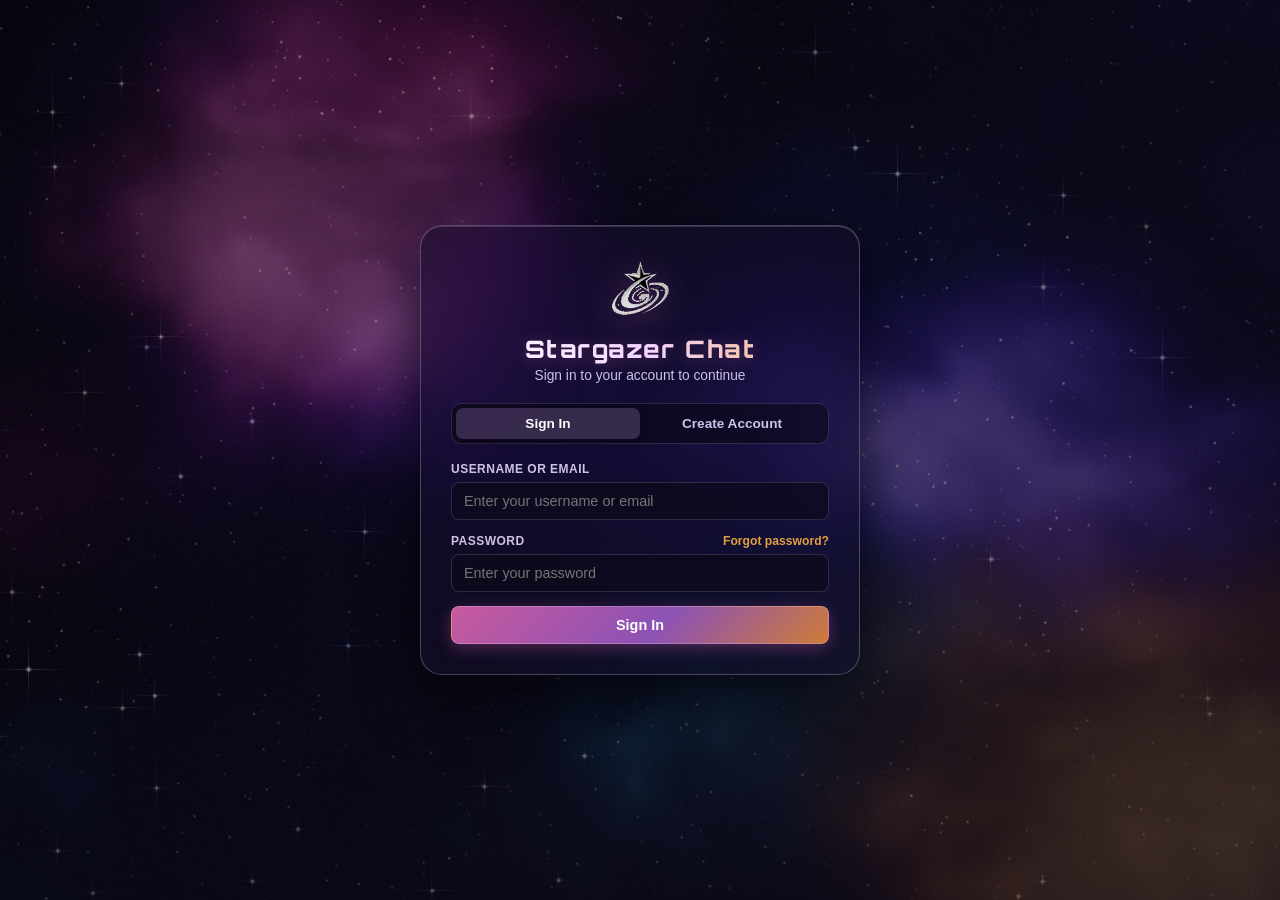
==== commit 236e90a8: "Add password reset with email link verification and fix admin sub-modal z-index deletion bug" ====
--- a/index.html
+++ b/index.html
@@ -74,7 +74,10 @@
                     <input type="text" id="login-identifier" placeholder="Enter your username or email" required autocomplete="username">
                 </div>
                 <div class="field-group">
-                    <label for="login-password">Password</label>
+                    <div class="label-with-action">
+                        <label for="login-password">Password</label>
+                        <button type="button" id="forgot-password-link" class="auth-text-link">Forgot password?</button>
+                    </div>
                     <input type="password" id="login-password" placeholder="Enter your password" required autocomplete="current-password">
                 </div>
                 <button type="submit" id="login-submit-btn" class="btn-primary full-width">Sign In</button>
@@ -807,7 +810,21 @@
             <button type="button" id="close-lightbox-btn" class="lightbox-close-btn" title="Close">✕</button>
             <img id="lightbox-img" src="" alt="Full view" class="lightbox-image">
             <div class="lightbox-toolbar">
-                <a id="lightbox-download-link" href="" target="_blank" download class="btn-secondary small">Open / Save Original</a>
+                <a id="lightbox-download-link" href="" target="_blank" download class="btn-secondary small">
+                    <svg width="13" height="13" viewBox="0 0 24 24" fill="none" stroke="currentColor" stroke-width="2.2" stroke-linecap="round" stroke-linejoin="round">
+                        <path d="M21 15v4a2 2 0 0 1-2 2H5a2 2 0 0 1-2-2v-4"></path>
+                        <polyline points="7 10 12 15 17 10"></polyline>
+                        <line x1="12" y1="15" x2="12" y2="3"></line>
+                    </svg>
+                    <span>Download Original</span>
+                </a>
+                <button type="button" id="lightbox-delete-btn" class="btn-danger small hidden">
+                    <svg width="13" height="13" viewBox="0 0 24 24" fill="none" stroke="currentColor" stroke-width="2.2" stroke-linecap="round" stroke-linejoin="round">
+                        <polyline points="3 6 5 6 21 6"></polyline>
+                        <path d="M19 6v14a2 2 0 0 1-2 2H7a2 2 0 0 1-2-2V6m3 0V4a2 2 0 0 1 2-2h4a2 2 0 0 1 2 2v2"></path>
+                    </svg>
+                    <span>Delete Image</span>
+                </button>
             </div>
         </div>
     </div>
@@ -826,7 +843,21 @@
                 <pre id="file-preview-modal-content" class="file-preview-code"></pre>
             </div>
             <footer class="settings-footer">
-                <a id="file-preview-modal-download" href="" download class="btn-secondary small">⬇ Download File</a>
+                <a id="file-preview-modal-download" href="" download class="btn-secondary small">
+                    <svg width="13" height="13" viewBox="0 0 24 24" fill="none" stroke="currentColor" stroke-width="2.2" stroke-linecap="round" stroke-linejoin="round">
+                        <path d="M21 15v4a2 2 0 0 1-2 2H5a2 2 0 0 1-2-2v-4"></path>
+                        <polyline points="7 10 12 15 17 10"></polyline>
+                        <line x1="12" y1="15" x2="12" y2="3"></line>
+                    </svg>
+                    <span>Download File</span>
+                </a>
+                <button type="button" id="file-preview-modal-delete" class="btn-danger small hidden">
+                    <svg width="13" height="13" viewBox="0 0 24 24" fill="none" stroke="currentColor" stroke-width="2.2" stroke-linecap="round" stroke-linejoin="round">
+                        <polyline points="3 6 5 6 21 6"></polyline>
+                        <path d="M19 6v14a2 2 0 0 1-2 2H7a2 2 0 0 1-2-2V6m3 0V4a2 2 0 0 1 2-2h4a2 2 0 0 1 2 2v2"></path>
+                    </svg>
+                    <span>Delete File</span>
+                </button>
                 <button type="button" id="done-file-preview-btn" class="btn-primary small">Close</button>
             </footer>
         </div>
@@ -846,6 +877,62 @@
         </div>
     </div>
 
+    <!-- Forgot Password Modal -->
+    <div id="forgot-password-modal" class="modal-backdrop hidden sub-modal" role="dialog" aria-label="Reset Password">
+        <div class="settings-window small-modal">
+            <header class="settings-header">
+                <h4>Reset Password</h4>
+                <button type="button" id="close-forgot-pw-btn" class="modal-close-btn">✕</button>
+            </header>
+            <form id="forgot-password-form">
+                <div class="settings-body" style="padding: 20px;">
+                    <p class="field-hint" style="color: var(--text-secondary); margin-bottom: 16px; font-size: 0.88rem; line-height: 1.5;">
+                        Enter your registered email address and we'll send you a link to reset your password.
+                    </p>
+                    <div class="field-group">
+                        <label for="forgot-pw-email">Email Address</label>
+                        <input type="email" id="forgot-pw-email" placeholder="you@domain.com" required autocomplete="email">
+                    </div>
+                    <div id="forgot-pw-result" class="auth-message-box hidden"></div>
+                </div>
+                <footer class="settings-footer">
+                    <button type="button" id="cancel-forgot-pw-btn" class="btn-ghost small">Cancel</button>
+                    <button type="submit" id="submit-forgot-pw-btn" class="btn-primary small">Send Reset Link</button>
+                </footer>
+            </form>
+        </div>
+    </div>
+
+    <!-- Set New Password Modal (via emailed reset token) -->
+    <div id="new-password-modal" class="modal-backdrop hidden sub-modal" role="dialog" aria-label="Set New Password">
+        <div class="settings-window small-modal">
+            <header class="settings-header">
+                <h4>Set New Password</h4>
+                <button type="button" id="close-new-pw-btn" class="modal-close-btn">✕</button>
+            </header>
+            <form id="new-password-form">
+                <div class="settings-body" style="padding: 20px;">
+                    <p id="new-pw-user-hint" class="field-hint" style="color: var(--text-secondary); margin-bottom: 16px; font-size: 0.88rem;">
+                        Choose a new password for your account.
+                    </p>
+                    <div class="field-group">
+                        <label for="new-pw-input">New Password</label>
+                        <input type="password" id="new-pw-input" placeholder="At least 6 characters" minlength="6" required autocomplete="new-password">
+                    </div>
+                    <div class="field-group" style="margin-top: 12px;">
+                        <label for="new-pw-confirm-input">Confirm New Password</label>
+                        <input type="password" id="new-pw-confirm-input" placeholder="Repeat your new password" minlength="6" required autocomplete="new-password">
+                    </div>
+                    <div id="new-pw-result" class="auth-message-box hidden"></div>
+                </div>
+                <footer class="settings-footer">
+                    <button type="button" id="cancel-new-pw-btn" class="btn-ghost small">Cancel</button>
+                    <button type="submit" id="submit-new-pw-btn" class="btn-primary small">Update Password</button>
+                </footer>
+            </form>
+        </div>
+    </div>
+
     <script src="assets/js/app.js?v=2.5"></script>
 </body>
 </html>
--- a/assets/css/style.css
+++ b/assets/css/style.css
@@ -41,6 +41,15 @@
     padding: 0;
 }
 
+a {
+    color: inherit;
+    text-decoration: none;
+}
+
+a:visited {
+    color: inherit;
+}
+
 html, body {
     height: 100%;
     height: 100dvh;
@@ -436,6 +445,56 @@
     color: var(--text-muted);
 }
 
+.label-with-action {
+    display: flex;
+    align-items: center;
+    justify-content: space-between;
+    gap: 8px;
+}
+
+.label-with-action label {
+    margin-bottom: 0;
+}
+
+.auth-text-link {
+    background: transparent;
+    border: none;
+    color: var(--accent-gold, #ffbe76);
+    font-size: 0.76rem;
+    font-weight: 600;
+    cursor: pointer;
+    text-decoration: none;
+    padding: 0;
+    transition: all 0.15s ease;
+}
+
+.auth-text-link:hover {
+    color: #ffd8a8;
+    text-decoration: underline;
+}
+
+.small-modal {
+    max-width: 440px !important;
+    width: 100%;
+}
+
+.auth-message-box {
+    margin-top: 14px;
+    padding: 10px 14px;
+    border-radius: var(--radius-sm, 8px);
+    font-size: 0.86rem;
+    line-height: 1.45;
+    background: rgba(56, 178, 139, 0.14);
+    border: 1px solid rgba(56, 178, 139, 0.35);
+    color: #6ee7b7;
+}
+
+.auth-message-box.error {
+    background: rgba(217, 72, 95, 0.14);
+    border-color: rgba(217, 72, 95, 0.35);
+    color: #fca5a5;
+}
+
 .avatar-upload-row {
     display: flex;
     align-items: center;
@@ -1655,6 +1714,11 @@
     background: rgba(255, 255, 255, 0.12);
 }
 
+.chat-msg-btn.delete-msg-btn:hover {
+    color: #ff6b6b;
+    background: rgba(239, 68, 68, 0.22);
+}
+
 /* Chat Image Display */
 .chat-image-wrap {
     margin-top: 6px;
@@ -1830,23 +1894,37 @@
 .btn-file-download, .btn-file-preview {
     display: inline-flex;
     align-items: center;
-    gap: 4px;
-    padding: 5px 10px;
-    border-radius: 6px;
+    gap: 6px;
+    padding: 6px 12px;
+    border-radius: var(--radius-sm, 8px);
     font-size: 0.82rem;
-    font-weight: 500;
-    text-decoration: none;
+    font-weight: 600;
+    text-decoration: none !important;
     cursor: pointer;
-    border: 1px solid rgba(255, 255, 255, 0.12);
+    border: 1px solid rgba(255, 255, 255, 0.14);
     background: rgba(255, 255, 255, 0.08);
-    color: #fff;
-    transition: all 0.12s ease;
+    backdrop-filter: var(--blur-glass);
+    -webkit-backdrop-filter: var(--blur-glass);
+    color: var(--text-primary, #fff) !important;
+    transition: all 0.15s ease;
+    user-select: none;
+}
+
+.btn-file-download:visited, .btn-file-preview:visited {
+    color: var(--text-primary, #fff) !important;
+    text-decoration: none !important;
 }
 
 .btn-file-download:hover, .btn-file-preview:hover {
-    background: rgba(230, 160, 90, 0.25);
+    background: rgba(230, 160, 90, 0.22);
     border-color: rgba(230, 160, 90, 0.6);
-    color: #ffbe76;
+    color: #ffbe76 !important;
+    text-decoration: none !important;
+    box-shadow: 0 0 12px rgba(230, 160, 90, 0.25);
+}
+
+.btn-file-download svg, .btn-file-preview svg {
+    flex-shrink: 0;
 }
 
 .chat-audio-player-wrap {
@@ -1909,8 +1987,9 @@
 }
 
 /* Floating Link Image Preview Popover */
-.chat-preview-link {
-    color: #70a1ff;
+.chat-preview-link,
+.chat-preview-link:visited {
+    color: #70a1ff !important;
     text-decoration: underline;
     text-underline-offset: 3px;
     transition: color 0.15s ease;
@@ -1918,7 +1997,7 @@
 }
 
 .chat-preview-link:hover {
-    color: #a4c6ff;
+    color: #a4c6ff !important;
     text-decoration-color: #a4c6ff;
 }
 
@@ -2483,7 +2562,7 @@
 
 /* ======================= ADMIN CONTROL CENTER STYLES ======================= */
 .sub-modal {
-    z-index: 1200;
+    z-index: 10000;
 }
 
 .admin-window {
